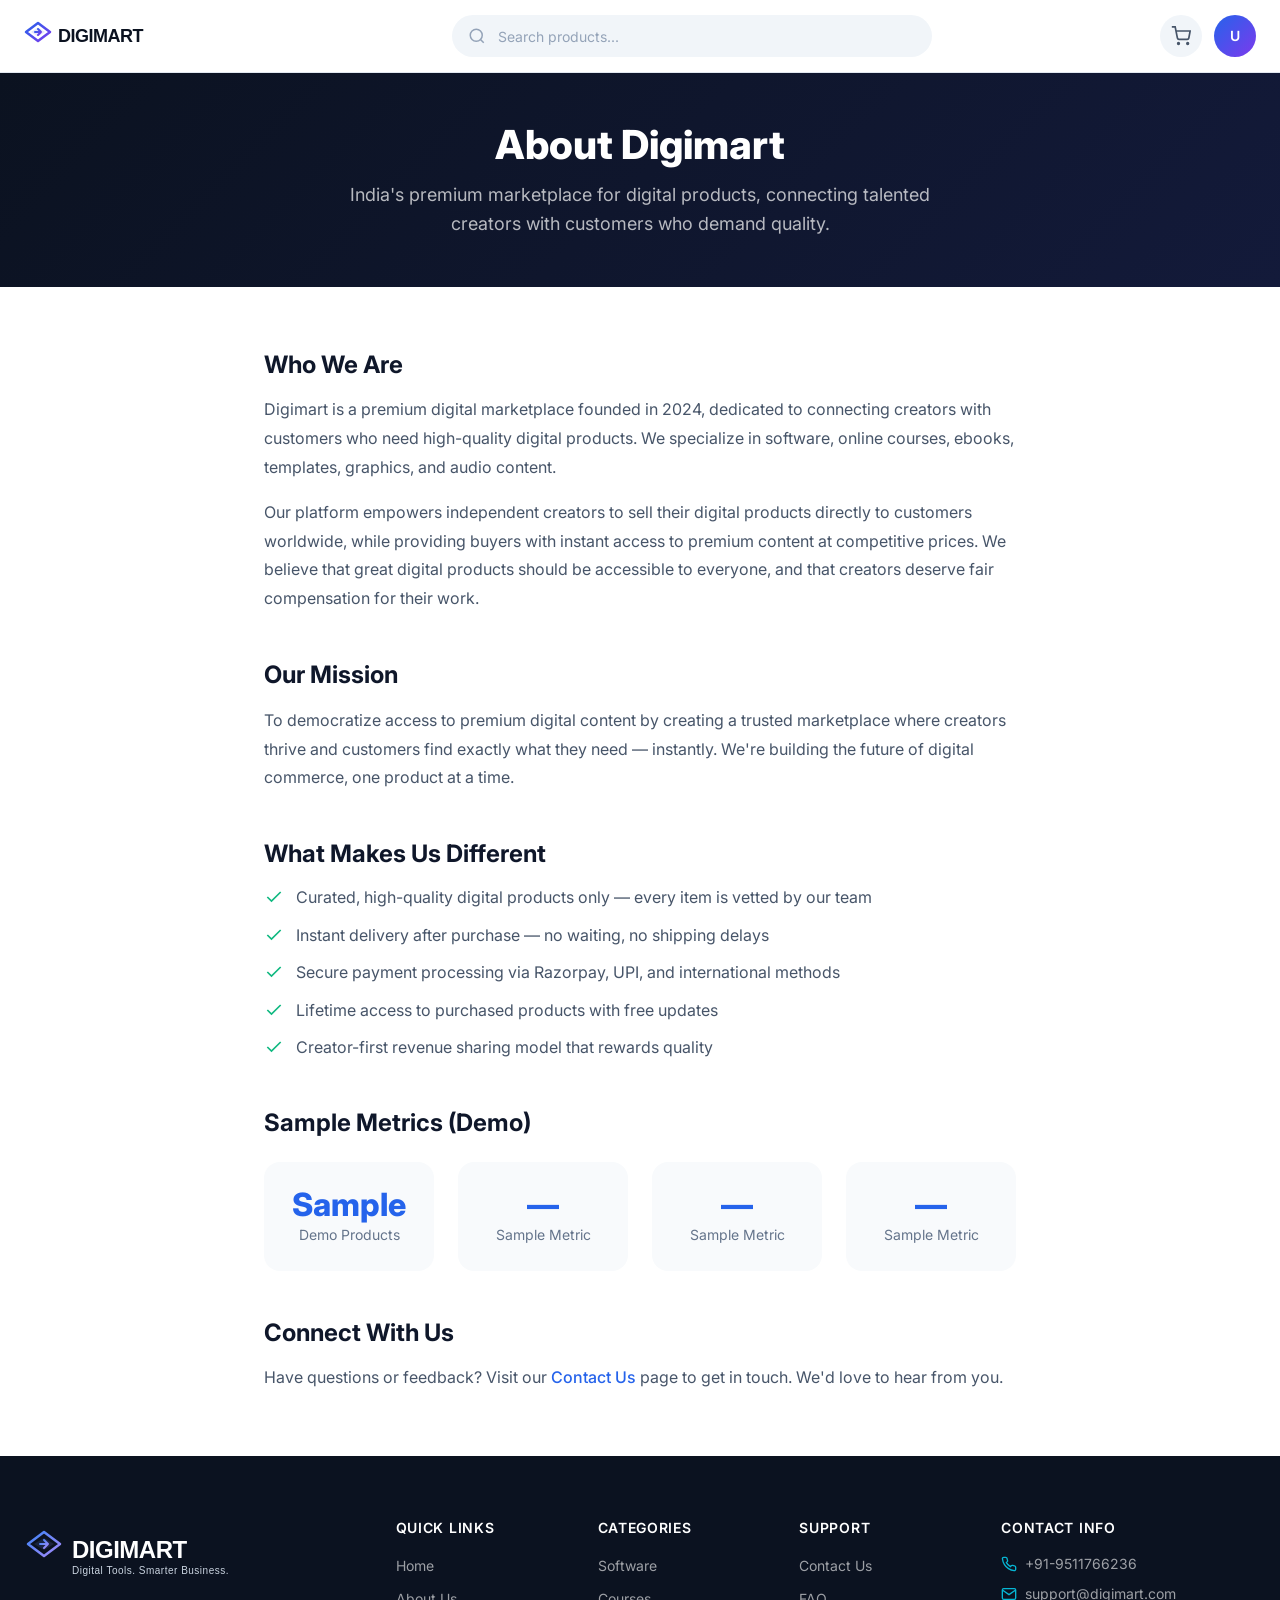
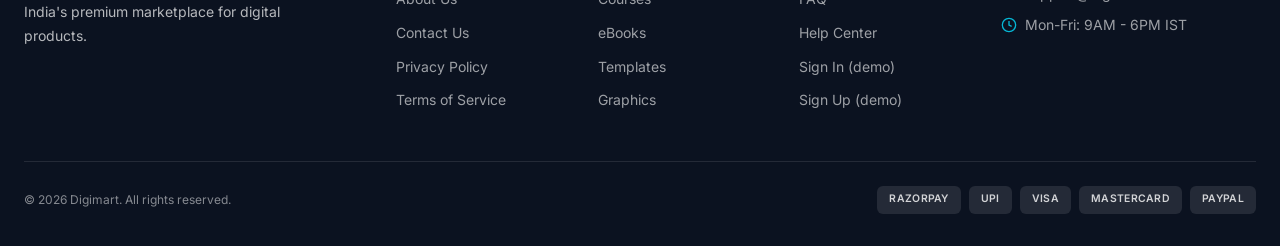
==== about.html @ 0bdd79fe "Demo upgrade: 12 sample products with local SVG mockups, 8 categories, search keywords, Sign In / Si" ====
<!DOCTYPE html>
<html lang="en">
<head>
  <meta charset="UTF-8">
  <meta name="viewport" content="width=device-width, initial-scale=1.0">
  <title>About Us — Digimart</title>
  <meta name="description" content="Learn about Digimart - India's premium digital products marketplace connecting creators with customers.">
  <link rel="preconnect" href="https://fonts.googleapis.com">
  <link rel="preconnect" href="https://fonts.gstatic.com" crossorigin>
  <link href="https://fonts.googleapis.com/css2?family=Inter:wght@300;400;500;600;700;800&display=swap" rel="stylesheet">
  <link rel="icon" type="image/svg+xml" href="assets/favicon.svg?v=5">
  <link rel="stylesheet" href="css/style.css?v=5">
</head>
<body>
  <!-- Header -->
  <header class="site-header">
    <div class="header-inner">
      <a href="index.html" class="logo" aria-label="Digimart home">
        <img src="assets/logo-compact.svg?v=5" alt="Digimart" height="36" width="auto">
      </a>
      <div class="header-search">
        <svg viewBox="0 0 24 24" fill="none" stroke="currentColor" stroke-width="2"><circle cx="11" cy="11" r="8"/><path d="M21 21l-4.35-4.35"/></svg>
        <input type="text" placeholder="Search products..." aria-label="Search products">
      </div>
      <div class="header-actions">
        <button class="cart-btn" aria-label="Open cart">
          <svg viewBox="0 0 24 24" fill="none" stroke="currentColor" stroke-width="2"><circle cx="9" cy="21" r="1"/><circle cx="20" cy="21" r="1"/><path d="M1 1h4l2.68 13.39a2 2 0 0 0 2 1.61h9.72a2 2 0 0 0 2-1.61L23 6H6"/></svg>
          <span class="cart-count" style="display: none;">0</span>
        </button>
<a href="signin.html" class="user-avatar" aria-label="Sign in to your Digimart account">U</a>
      </div>
    </div>
  </header>

  <!-- Page Hero -->
  <div class="page-hero">
    <div class="section-inner">
      <h1>About Digimart</h1>
      <p>India's premium marketplace for digital products, connecting talented creators with customers who demand quality.</p>
    </div>
  </div>

  <!-- Content -->
  <main style="flex: 1; padding: var(--space-16) 0;">
    <div class="section-inner" style="max-width: 800px; margin: 0 auto; padding: 0 var(--space-6);">

      <section style="margin-bottom: var(--space-12);">
        <h2 style="font-size: var(--font-size-2xl); font-weight: 700; margin-bottom: var(--space-4);">Who We Are</h2>
        <p style="color: var(--gray-600); margin-bottom: var(--space-4); line-height: 1.8;">Digimart is a premium digital marketplace founded in 2024, dedicated to connecting creators with customers who need high-quality digital products. We specialize in software, online courses, ebooks, templates, graphics, and audio content.</p>
        <p style="color: var(--gray-600); line-height: 1.8;">Our platform empowers independent creators to sell their digital products directly to customers worldwide, while providing buyers with instant access to premium content at competitive prices. We believe that great digital products should be accessible to everyone, and that creators deserve fair compensation for their work.</p>
      </section>

      <section style="margin-bottom: var(--space-12);">
        <h2 style="font-size: var(--font-size-2xl); font-weight: 700; margin-bottom: var(--space-4);">Our Mission</h2>
        <p style="color: var(--gray-600); line-height: 1.8;">To democratize access to premium digital content by creating a trusted marketplace where creators thrive and customers find exactly what they need — instantly. We're building the future of digital commerce, one product at a time.</p>
      </section>

      <section style="margin-bottom: var(--space-12);">
        <h2 style="font-size: var(--font-size-2xl); font-weight: 700; margin-bottom: var(--space-4);">What Makes Us Different</h2>
        <ul style="list-style: none; padding: 0;">
          <li style="display: flex; align-items: flex-start; gap: var(--space-3); margin-bottom: var(--space-3); color: var(--gray-600);">
            <svg style="width: 20px; height: 20px; color: var(--accent-emerald); flex-shrink: 0; margin-top: 2px;" viewBox="0 0 24 24" fill="none" stroke="currentColor" stroke-width="2"><path d="M20 6L9 17l-5-5"/></svg>
            Curated, high-quality digital products only — every item is vetted by our team
          </li>
          <li style="display: flex; align-items: flex-start; gap: var(--space-3); margin-bottom: var(--space-3); color: var(--gray-600);">
            <svg style="width: 20px; height: 20px; color: var(--accent-emerald); flex-shrink: 0; margin-top: 2px;" viewBox="0 0 24 24" fill="none" stroke="currentColor" stroke-width="2"><path d="M20 6L9 17l-5-5"/></svg>
            Instant delivery after purchase — no waiting, no shipping delays
          </li>
          <li style="display: flex; align-items: flex-start; gap: var(--space-3); margin-bottom: var(--space-3); color: var(--gray-600);">
            <svg style="width: 20px; height: 20px; color: var(--accent-emerald); flex-shrink: 0; margin-top: 2px;" viewBox="0 0 24 24" fill="none" stroke="currentColor" stroke-width="2"><path d="M20 6L9 17l-5-5"/></svg>
            Secure payment processing via Razorpay, UPI, and international methods
          </li>
          <li style="display: flex; align-items: flex-start; gap: var(--space-3); margin-bottom: var(--space-3); color: var(--gray-600);">
            <svg style="width: 20px; height: 20px; color: var(--accent-emerald); flex-shrink: 0; margin-top: 2px;" viewBox="0 0 24 24" fill="none" stroke="currentColor" stroke-width="2"><path d="M20 6L9 17l-5-5"/></svg>
            Lifetime access to purchased products with free updates
          </li>
          <li style="display: flex; align-items: flex-start; gap: var(--space-3); color: var(--gray-600);">
            <svg style="width: 20px; height: 20px; color: var(--accent-emerald); flex-shrink: 0; margin-top: 2px;" viewBox="0 0 24 24" fill="none" stroke="currentColor" stroke-width="2"><path d="M20 6L9 17l-5-5"/></svg>
            Creator-first revenue sharing model that rewards quality
          </li>
        </ul>
      </section>

      <section style="margin-bottom: var(--space-12);">
        <h2 style="font-size: var(--font-size-2xl); font-weight: 700; margin-bottom: var(--space-6);">Sample Metrics (Demo)</h2>
        <div style="display: grid; grid-template-columns: repeat(auto-fit, minmax(150px, 1fr)); gap: var(--space-6); text-align: center;">
          <div style="padding: var(--space-6); background: var(--gray-50); border-radius: var(--radius-lg);">
            <h3 style="font-size: var(--font-size-3xl); font-weight: 800; color: var(--indigo);">Sample</h3>
            <p style="font-size: var(--font-size-sm); color: var(--gray-500);">Demo Products</p>
          </div>
          <div style="padding: var(--space-6); background: var(--gray-50); border-radius: var(--radius-lg);">
            <h3 style="font-size: var(--font-size-3xl); font-weight: 800; color: var(--indigo);">—</h3>
            <p style="font-size: var(--font-size-sm); color: var(--gray-500);">Sample Metric</p>
          </div>
          <div style="padding: var(--space-6); background: var(--gray-50); border-radius: var(--radius-lg);">
            <h3 style="font-size: var(--font-size-3xl); font-weight: 800; color: var(--indigo);">—</h3>
            <p style="font-size: var(--font-size-sm); color: var(--gray-500);">Sample Metric</p>
          </div>
          <div style="padding: var(--space-6); background: var(--gray-50); border-radius: var(--radius-lg);">
            <h3 style="font-size: var(--font-size-3xl); font-weight: 800; color: var(--indigo);">—</h3>
            <p style="font-size: var(--font-size-sm); color: var(--gray-500);">Sample Metric</p>
          </div>
        </div>
      </section>

      <section>
        <h2 style="font-size: var(--font-size-2xl); font-weight: 700; margin-bottom: var(--space-4);">Connect With Us</h2>
        <p style="color: var(--gray-600); line-height: 1.8;">Have questions or feedback? Visit our <a href="contact.html" style="color: var(--indigo); font-weight: 500;">Contact Us</a> page to get in touch. We'd love to hear from you.</p>
      </section>

    </div>
  </main>

  <!-- Footer -->
  <footer class="site-footer">
    <div class="footer-container">
      <div class="footer-grid">
        <div class="footer-brand">
          <a href="index.html" class="logo" aria-label="Digimart home">
            <img src="assets/logo-white.svg?v=5" alt="Digimart" height="36" width="auto">
          </a>
          <p>India's premium marketplace for digital products.</p>
        </div>
        <div class="footer-column">
          <h4>Quick Links</h4>
          <ul>
            <li><a href="index.html">Home</a></li>
            <li><a href="about.html">About Us</a></li>
            <li><a href="contact.html">Contact Us</a></li>
            <li><a href="privacy.html">Privacy Policy</a></li>
            <li><a href="terms.html">Terms of Service</a></li>
          </ul>
        </div>
        <div class="footer-column">
          <h4>Categories</h4>
          <ul>
            <li><a href="index.html#products">Software</a></li>
            <li><a href="index.html#products">Courses</a></li>
            <li><a href="index.html#products">eBooks</a></li>
            <li><a href="index.html#products">Templates</a></li>
            <li><a href="index.html#products">Graphics</a></li>
          </ul>
        </div>
        <div class="footer-column">
          <h4>Support</h4>
          <ul>
            <li><a href="contact.html">Contact Us</a></li>
            <li><a href="faq.html">FAQ</a></li>
            <li><a href="faq.html">Help Center</a></li>
            <li><a href="signin.html">Sign In (demo)</a></li>
            <li><a href="signup.html">Sign Up (demo)</a></li>
          </ul>
        </div>
        <div class="footer-column">
          <h4>Contact Info</h4>
          <ul class="footer-contact">
            <li><svg viewBox="0 0 24 24" fill="none" stroke="currentColor" stroke-width="2"><path d="M22 16.92v3a2 2 0 0 1-2.18 2 19.79 19.79 0 0 1-8.63-3.07 19.5 19.5 0 0 1-6-6 19.79 19.79 0 0 1-3.07-8.67A2 2 0 0 1 4.11 2h3a2 2 0 0 1 2 1.72 12.84 12.84 0 0 0 .7 2.81 2 2 0 0 1-.45 2.11L8.09 9.91a16 16 0 0 0 6 6l1.27-1.27a2 2 0 0 1 2.11-.45 12.84 12.84 0 0 0 2.81.7A2 2 0 0 1 22 16.92z"/></svg> +91-9511766236</li>
            <li><svg viewBox="0 0 24 24" fill="none" stroke="currentColor" stroke-width="2"><path d="M4 4h16c1.1 0 2 .9 2 2v12c0 1.1-.9 2-2 2H4c-1.1 0-2-.9-2-2V6c0-1.1.9-2 2-2z"/><polyline points="22,6 12,13 2,6"/></svg> support@digimart.com</li>
            <li><svg viewBox="0 0 24 24" fill="none" stroke="currentColor" stroke-width="2"><circle cx="12" cy="12" r="10"/><polyline points="12 6 12 12 16 14"/></svg> Mon-Fri: 9AM - 6PM IST</li>
          </ul>
        </div>
      </div>
      <div class="footer-bottom">
        <p>&copy; 2026 Digimart. All rights reserved.</p>
        <div class="footer-payments">
          <span class="footer-payment-badge">Razorpay</span>
          <span class="footer-payment-badge">UPI</span>
          <span class="footer-payment-badge">VISA</span>
          <span class="footer-payment-badge">Mastercard</span>
          <span class="footer-payment-badge">PayPal</span>
        </div>
      </div>
    </div>
  </footer>

  <script src="js/products.js?v=5"></script>
  <script src="js/cart.js?v=5"></script>
  <script>
    // Smooth scroll for anchor links
    document.querySelectorAll('a[href^="#"]').forEach(anchor => {
      anchor.addEventListener('click', function(e) {
        const target = document.querySelector(this.getAttribute('href'));
        if (target) {
          e.preventDefault();
          target.scrollIntoView({ behavior: 'smooth' });
        }
      });
    });
  </script>
</body>
</html>
---- css/style.css ----
/* ============================================
   DIGIMART DESIGN SYSTEM
   Premium Digital Products Marketplace
   ============================================ */

:root {
  /* Digimart Brand Colors */
  --navy: #0B1220;
  --navy-light: #131a3a;
  --navy-lighter: #1a2248;
  --blue: #2563EB;
  --blue-light: #3B82F6;
  --blue-dark: #1D4ED8;
  --purple: #7C3AED;
  --purple-light: #8B5CF6;
  --accent-cyan: #06b6d4;
  --accent-emerald: #10b981;
  --accent-amber: #f59e0b;
  --accent-rose: #f43f5e;
  --white: #ffffff;
  --gray-50: #f8fafc;
  --gray-100: #f1f5f9;
  --gray-200: #e2e8f0;
  --gray-300: #cbd5e1;
  --gray-400: #94a3b8;
  --gray-500: #64748b;
  --gray-600: #475569;
  --gray-700: #334155;
  --gray-800: #1e293b;
  --gray-900: #0f172a;

  /* Brand gradient */
  --brand-gradient: linear-gradient(135deg, var(--blue), var(--purple));

  /* Legacy aliases (backward-compat mapping to brand palette) */
  --indigo: #2563EB;
  --indigo-light: #3B82F6;
  --violet: #7C3AED;
  --violet-light: #8B5CF6;

  /* Typography */
  --font-family: 'Inter', -apple-system, BlinkMacSystemFont, 'Segoe UI', sans-serif;
  --font-size-xs: 0.75rem;
  --font-size-sm: 0.875rem;
  --font-size-base: 1rem;
  --font-size-lg: 1.125rem;
  --font-size-xl: 1.25rem;
  --font-size-2xl: 1.5rem;
  --font-size-3xl: 2rem;
  --font-size-4xl: 2.5rem;
  --font-size-5xl: 3rem;
  --font-size-6xl: 3.75rem;

  /* Spacing */
  --space-1: 0.25rem;
  --space-2: 0.5rem;
  --space-3: 0.75rem;
  --space-4: 1rem;
  --space-5: 1.25rem;
  --space-6: 1.5rem;
  --space-8: 2rem;
  --space-10: 2.5rem;
  --space-12: 3rem;
  --space-16: 4rem;
  --space-20: 5rem;
  --space-24: 6rem;

  /* Borders */
  --radius-sm: 6px;
  --radius-md: 10px;
  --radius-lg: 16px;
  --radius-xl: 24px;
  --radius-full: 9999px;

  /* Shadows */
  --shadow-sm: 0 1px 2px rgba(0,0,0,0.05);
  --shadow-md: 0 4px 6px -1px rgba(0,0,0,0.1), 0 2px 4px -2px rgba(0,0,0,0.1);
  --shadow-lg: 0 10px 15px -3px rgba(0,0,0,0.1), 0 4px 6px -4px rgba(0,0,0,0.1);
  --shadow-xl: 0 20px 25px -5px rgba(0,0,0,0.1), 0 8px 10px -6px rgba(0,0,0,0.1);
  --shadow-glow: 0 0 40px rgba(79, 70, 229, 0.3);

  /* Transitions */
  --transition-fast: 150ms ease;
  --transition-base: 250ms ease;
  --transition-slow: 400ms ease;

  /* Z-index */
  --z-dropdown: 100;
  --z-sticky: 200;
  --z-fixed: 300;
  --z-modal: 400;
  --z-toast: 500;
}

/* ============================================
   BASE STYLES
   ============================================ */

*, *::before, *::after {
  margin: 0;
  padding: 0;
  box-sizing: border-box;
}

html {
  scroll-behavior: smooth;
  -webkit-font-smoothing: antialiased;
  -moz-osx-font-smoothing: grayscale;
}

body {
  font-family: var(--font-family);
  font-size: var(--font-size-base);
  line-height: 1.6;
  color: var(--gray-700);
  background: var(--white);
  min-height: 100vh;
  display: flex;
  flex-direction: column;
}

img {
  max-width: 100%;
  height: auto;
  display: block;
}

a {
  color: var(--indigo);
  text-decoration: none;
  transition: color var(--transition-fast);
}

a:hover {
  color: var(--indigo-light);
}

button {
  font-family: inherit;
  cursor: pointer;
  border: none;
  background: none;
}

input, textarea, select {
  font-family: inherit;
  font-size: inherit;
}

ul, ol {
  list-style: none;
}

h1, h2, h3, h4, h5, h6 {
  font-weight: 700;
  line-height: 1.2;
  color: var(--gray-900);
}

/* ============================================
   ANNOUNCEMENT BAR
   ============================================ */

.announcement-bar {
  background: linear-gradient(135deg, var(--indigo), var(--violet));
  color: var(--white);
  text-align: center;
  padding: var(--space-2) var(--space-4);
  font-size: var(--font-size-sm);
  font-weight: 500;
  letter-spacing: 0.02em;
}

.announcement-bar a {
  color: var(--white);
  text-decoration: underline;
  font-weight: 600;
}

/* ============================================
   DEMO MODE INDICATOR
   ============================================ */

.demo-mode-banner {
  position: fixed;
  bottom: 0;
  left: 0;
  right: 0;
  z-index: var(--z-toast);
  background: linear-gradient(135deg, #f59e0b, #d97706);
  color: var(--white);
  text-align: center;
  padding: 0.6rem 1rem;
  font-size: 0.8rem;
  font-weight: 600;
  letter-spacing: 0.02em;
  box-shadow: 0 -4px 12px rgba(0,0,0,0.15);
  display: flex;
  align-items: center;
  justify-content: center;
  gap: 0.5rem;
}

.demo-mode-banner svg {
  width: 16px;
  height: 16px;
  flex-shrink: 0;
}

.demo-mode-banner span {
  opacity: 0.9;
}

/* Demo badge on product cards */
.demo-product-badge {
  position: absolute;
  top: var(--space-3);
  right: var(--space-3);
  padding: 0.25rem 0.6rem;
  background: rgba(11, 18, 32, 0.82);
  color: var(--white);
  font-size: 0.58rem;
  font-weight: 700;
  border-radius: var(--radius-full);
  text-transform: uppercase;
  letter-spacing: 0.08em;
  backdrop-filter: blur(2px);
}

/* Demo price styling */
.demo-price-tag {
  display: inline-block;
  padding: 0.15rem 0.5rem;
  background: #fef3c7;
  color: #92400e;
  border-radius: var(--radius-sm);
  font-size: 0.65rem;
  font-weight: 600;
  text-transform: uppercase;
  letter-spacing: 0.03em;
  margin-left: 0.5rem;
}

/* ============================================
   HEADER
   ============================================ */

.site-header {
  position: sticky;
  top: 0;
  z-index: var(--z-sticky);
  background: rgba(255, 255, 255, 0.95);
  backdrop-filter: blur(20px);
  -webkit-backdrop-filter: blur(20px);
  border-bottom: 1px solid var(--gray-200);
}

.header-inner {
  max-width: 1280px;
  margin: 0 auto;
  padding: 0 var(--space-6);
  height: 72px;
  display: flex;
  align-items: center;
  justify-content: space-between;
  gap: var(--space-4);
}

.logo {
  display: flex;
  align-items: center;
  gap: var(--space-2);
  flex-shrink: 0;
}

.logo-icon {
  width: 40px;
  height: 40px;
  background: linear-gradient(135deg, var(--indigo), var(--violet));
  border-radius: var(--radius-md);
  display: flex;
  align-items: center;
  justify-content: center;
  color: var(--white);
  font-weight: 800;
  font-size: var(--font-size-lg);
  flex-shrink: 0;
}

.logo-text {
  font-size: var(--font-size-xl);
  font-weight: 800;
  background: linear-gradient(135deg, var(--indigo), var(--violet));
  -webkit-background-clip: text;
  -webkit-text-fill-color: transparent;
  background-clip: text;
}

.header-search {
  flex: 1;
  max-width: 480px;
  position: relative;
}

.header-logo { height: 40px; width: auto; max-width: 200px; object-fit: contain; }
@media (max-width: 640px) { .header-logo { height: 32px; max-width: 170px; } }

.header-search input {
  width: 100%;
  padding: 0.65rem 1rem 0.65rem 2.75rem;
  background: var(--gray-100);
  border: 2px solid transparent;
  border-radius: var(--radius-full);
  font-size: var(--font-size-sm);
  color: var(--gray-700);
  transition: all var(--transition-fast);
}

.header-search input:focus {
  outline: none;
  background: var(--white);
  border-color: var(--indigo);
  box-shadow: 0 0 0 3px rgba(79, 70, 229, 0.1);
}

.header-search input::placeholder {
  color: var(--gray-400);
}

.header-search svg {
  position: absolute;
  left: 1rem;
  top: 50%;
  transform: translateY(-50%);
  width: 18px;
  height: 18px;
  color: var(--gray-400);
}

.header-actions {
  display: flex;
  align-items: center;
  gap: var(--space-3);
  flex-shrink: 0;
}

.cart-btn {
  position: relative;
  width: 42px;
  height: 42px;
  display: flex;
  align-items: center;
  justify-content: center;
  border-radius: var(--radius-full);
  background: var(--gray-100);
  color: var(--gray-600);
  transition: all var(--transition-fast);
}

.cart-btn:hover {
  background: var(--gray-200);
  color: var(--indigo);
}

.cart-btn svg {
  width: 20px;
  height: 20px;
}

.cart-count {
  position: absolute;
  top: -2px;
  right: -2px;
  width: 20px;
  height: 20px;
  background: linear-gradient(135deg, var(--accent-rose), #e11d48);
  color: var(--white);
  font-size: 0.65rem;
  font-weight: 700;
  border-radius: var(--radius-full);
  display: flex;
  align-items: center;
  justify-content: center;
}

.user-avatar {
  width: 42px;
  height: 42px;
  border-radius: var(--radius-full);
  background: linear-gradient(135deg, var(--indigo), var(--violet));
  display: flex;
  align-items: center;
  justify-content: center;
  color: var(--white);
  font-weight: 600;
  font-size: var(--font-size-sm);
}

/* Category Navigation */
.category-nav {
  background: var(--white);
  border-bottom: 1px solid var(--gray-200);
}

.category-nav-inner {
  max-width: 1280px;
  margin: 0 auto;
  padding: 0 var(--space-6);
  display: flex;
  align-items: center;
  gap: var(--space-2);
  overflow-x: auto;
  scrollbar-width: none;
  -ms-overflow-style: none;
}

.category-nav-inner::-webkit-scrollbar {
  display: none;
}

.category-link {
  padding: 0.75rem 1rem;
  font-size: var(--font-size-sm);
  font-weight: 500;
  color: var(--gray-600);
  white-space: nowrap;
  border-bottom: 2px solid transparent;
  transition: all var(--transition-fast);
}

.category-link:hover,
.category-link.active {
  color: var(--indigo);
  border-bottom-color: var(--indigo);
}

/* ============================================
   HERO SECTION
   ============================================ */

.hero {
  position: relative;
  background: linear-gradient(135deg, var(--navy) 0%, var(--navy-light) 50%, var(--indigo) 100%);
  overflow: hidden;
  padding: var(--space-20) 0;
}

.hero::before {
  content: '';
  position: absolute;
  top: -50%;
  right: -20%;
  width: 800px;
  height: 800px;
  background: radial-gradient(circle, rgba(124, 58, 237, 0.3) 0%, transparent 70%);
  pointer-events: none;
}

.hero::after {
  content: '';
  position: absolute;
  bottom: -30%;
  left: -10%;
  width: 600px;
  height: 600px;
  background: radial-gradient(circle, rgba(6, 182, 212, 0.2) 0%, transparent 70%);
  pointer-events: none;
}

.hero-inner {
  max-width: 1280px;
  margin: 0 auto;
  padding: 0 var(--space-6);
  position: relative;
  z-index: 1;
}

.hero-badge {
  display: inline-flex;
  align-items: center;
  gap: var(--space-2);
  padding: 0.5rem 1rem;
  background: rgba(255, 255, 255, 0.1);
  border: 1px solid rgba(255, 255, 255, 0.2);
  border-radius: var(--radius-full);
  color: var(--white);
  font-size: var(--font-size-xs);
  font-weight: 600;
  text-transform: uppercase;
  letter-spacing: 0.05em;
  margin-bottom: var(--space-6);
}

.hero-badge::before {
  content: '';
  width: 8px;
  height: 8px;
  background: var(--accent-emerald);
  border-radius: 50%;
  animation: pulse 2s infinite;
}

@keyframes pulse {
  0%, 100% { opacity: 1; }
  50% { opacity: 0.5; }
}

.hero h1 {
  font-size: var(--font-size-5xl);
  font-weight: 800;
  color: var(--white);
  line-height: 1.1;
  margin-bottom: var(--space-5);
  max-width: 700px;
}

.hero h1 .gradient-text {
  background: linear-gradient(135deg, var(--accent-cyan), var(--violet-light));
  -webkit-background-clip: text;
  -webkit-text-fill-color: transparent;
  background-clip: text;
}

.hero-description {
  font-size: var(--font-size-lg);
  color: rgba(255, 255, 255, 0.8);
  max-width: 540px;
  margin-bottom: var(--space-8);
  line-height: 1.7;
}

.hero-ctas {
  display: flex;
  gap: var(--space-4);
  flex-wrap: wrap;
}

.btn {
  display: inline-flex;
  align-items: center;
  justify-content: center;
  gap: var(--space-2);
  padding: 0.875rem 1.75rem;
  font-size: var(--font-size-sm);
  font-weight: 600;
  border-radius: var(--radius-full);
  transition: all var(--transition-base);
  white-space: nowrap;
}

.btn svg {
  width: 18px;
  height: 18px;
}

.btn-primary {
  background: linear-gradient(135deg, var(--indigo), var(--violet));
  color: var(--white);
  box-shadow: 0 4px 15px rgba(79, 70, 229, 0.4);
}

.btn-primary:hover {
  transform: translateY(-2px);
  box-shadow: 0 8px 25px rgba(79, 70, 229, 0.5);
  color: var(--white);
}

.btn-secondary {
  background: rgba(255, 255, 255, 0.1);
  color: var(--white);
  border: 1px solid rgba(255, 255, 255, 0.2);
  backdrop-filter: blur(10px);
}

.btn-secondary:hover {
  background: rgba(255, 255, 255, 0.2);
  color: var(--white);
}

/* Hero Stats */
.hero-stats {
  display: flex;
  gap: var(--space-8);
  margin-top: var(--space-12);
  padding-top: var(--space-8);
  border-top: 1px solid rgba(255, 255, 255, 0.1);
}

.hero-stat h3 {
  font-size: var(--font-size-2xl);
  font-weight: 800;
  color: var(--white);
}

.hero-stat p {
  font-size: var(--font-size-sm);
  color: rgba(255, 255, 255, 0.6);
}

/* ============================================
   CATEGORY CARDS
   ============================================ */

.section {
  padding: var(--space-16) 0;
}

.section-inner {
  max-width: 1280px;
  margin: 0 auto;
  padding: 0 var(--space-6);
}

.section-header {
  text-align: center;
  margin-bottom: var(--space-10);
}

.section-label {
  display: inline-block;
  font-size: var(--font-size-xs);
  font-weight: 700;
  text-transform: uppercase;
  letter-spacing: 0.1em;
  color: var(--indigo);
  margin-bottom: var(--space-2);
}

.section-title {
  font-size: var(--font-size-3xl);
  font-weight: 800;
  color: var(--gray-900);
  margin-bottom: var(--space-3);
}

.section-subtitle {
  font-size: var(--font-size-lg);
  color: var(--gray-500);
  max-width: 600px;
  margin: 0 auto;
}

.categories-grid {
  display: grid;
  grid-template-columns: repeat(auto-fit, minmax(160px, 1fr));
  gap: var(--space-4);
}

.category-card {
  display: flex;
  flex-direction: column;
  align-items: center;
  padding: var(--space-6) var(--space-4);
  background: var(--white);
  border: 1px solid var(--gray-200);
  border-radius: var(--radius-lg);
  text-align: center;
  transition: all var(--transition-base);
  cursor: pointer;
}

.category-card:hover {
  transform: translateY(-4px);
  box-shadow: var(--shadow-lg);
  border-color: var(--indigo);
}

.category-card-icon {
  width: 56px;
  height: 56px;
  border-radius: var(--radius-md);
  display: flex;
  align-items: center;
  justify-content: center;
  margin-bottom: var(--space-3);
}

.category-card-icon svg {
  width: 28px;
  height: 28px;
}

.category-card h3 {
  font-size: var(--font-size-sm);
  font-weight: 600;
  color: var(--gray-800);
}

.category-card p {
  font-size: var(--font-size-xs);
  color: var(--gray-500);
}

/* Category Icon Colors — brand-aligned (navy / electric blue / accent purple) */
.cat-ai .category-card-icon { background: #EEF2FF; color: #2563EB; }
.cat-courses .category-card-icon { background: #EEF2FF; color: #1D4ED8; }
.cat-ebooks .category-card-icon { background: #F5F3FF; color: #7C3AED; }
.cat-templates .category-card-icon { background: #EFF6FF; color: #3B82F6; }
.cat-graphics .category-card-icon { background: #F5F3FF; color: #8B5CF6; }
.cat-audio .category-card-icon { background: #F1F5F9; color: #334155; }

.cat-saas .category-card-icon { background: #F1F5F9; color: #0B1220; }
.cat-web .category-card-icon { background: #EFF6FF; color: #3B82F6; }
.cat-social .category-card-icon { background: #F5F3FF; color: #8B5CF6; }
.cat-design .category-card-icon { background: #EFF6FF; color: #2563EB; }
.cat-productivity .category-card-icon { background: #F1F5F9; color: #334155; }

/* Category cards are now links */
a.category-card { text-decoration: none; color: inherit; display: block; }
a.category-card:focus-visible { outline: 2px solid var(--blue); outline-offset: 3px; border-radius: var(--radius-lg); }

/* ============================================
   PRODUCT CARDS
   ============================================ */

.products-section {
  background: var(--gray-50);
}

.products-header {
  display: flex;
  justify-content: space-between;
  align-items: flex-end;
  margin-bottom: var(--space-8);
  flex-wrap: wrap;
  gap: var(--space-4);
}

.products-header .section-title {
  margin-bottom: var(--space-2);
}

.products-filter {
  display: flex;
  gap: var(--space-2);
  align-items: center;
}

.sort-select {
  padding: 0.5rem 2rem 0.5rem 1rem;
  background: var(--white);
  border: 1px solid var(--gray-200);
  border-radius: var(--radius-md);
  font-size: var(--font-size-sm);
  color: var(--gray-700);
  cursor: pointer;
  appearance: none;
  background-image: url("data:image/svg+xml,%3Csvg xmlns='http://www.w3.org/2000/svg' width='12' height='12' viewBox='0 0 12 12'%3E%3Cpath fill='%2364748b' d='M6 8L1 3h10z'/%3E%3C/svg%3E");
  background-repeat: no-repeat;
  background-position: right 0.75rem center;
}

.sort-select:focus {
  outline: none;
  border-color: var(--indigo);
}

.products-grid {
  display: grid;
  grid-template-columns: repeat(auto-fill, minmax(280px, 1fr));
  gap: var(--space-6);
}

.product-card {
  background: var(--white);
  border: 1px solid var(--gray-200);
  border-radius: var(--radius-lg);
  overflow: hidden;
  transition: all var(--transition-base);
  display: flex;
  flex-direction: column;
}

.product-card:hover {
  transform: translateY(-6px);
  box-shadow: var(--shadow-xl);
  border-color: transparent;
}

.product-image {
  position: relative;
  width: 100%;
  aspect-ratio: 4 / 3;
  background: var(--gray-50);
  overflow: hidden;
}

.product-image img {
  width: 100%;
  height: 100%;
  object-fit: cover;
  transition: transform var(--transition-slow);
}

.product-card:hover .product-image img {
  transform: scale(1.04);
}

.product-badge {
  position: absolute;
  top: var(--space-3);
  left: var(--space-3);
  padding: 0.25rem 0.75rem;
  font-size: var(--font-size-xs);
  font-weight: 600;
  border-radius: var(--radius-full);
  text-transform: uppercase;
  letter-spacing: 0.03em;
}

.product-badge.bestseller {
  background: linear-gradient(135deg, #f59e0b, #d97706);
  color: var(--white);
}

.product-badge.new {
  background: linear-gradient(135deg, #10b981, #059669);
  color: var(--white);
}

.product-badge.sale {
  background: linear-gradient(135deg, #f43f5e, #e11d48);
  color: var(--white);
}

.product-actions {
  position: absolute;
  top: var(--space-3);
  right: var(--space-3);
  display: flex;
  flex-direction: column;
  gap: var(--space-2);
  opacity: 0;
  transform: translateX(10px);
  transition: all var(--transition-fast);
}

.product-card:hover .product-actions {
  opacity: 1;
  transform: translateX(0);
}

.product-action-btn {
  width: 36px;
  height: 36px;
  border-radius: var(--radius-full);
  background: var(--white);
  box-shadow: var(--shadow-md);
  display: flex;
  align-items: center;
  justify-content: center;
  color: var(--gray-600);
  transition: all var(--transition-fast);
}

.product-action-btn:hover {
  background: var(--indigo);
  color: var(--white);
}

.product-action-btn svg {
  width: 16px;
  height: 16px;
}

.product-info {
  padding: var(--space-5);
  flex: 1;
  display: flex;
  flex-direction: column;
}

.product-category {
  font-size: var(--font-size-xs);
  font-weight: 600;
  text-transform: uppercase;
  letter-spacing: 0.05em;
  color: var(--indigo);
  margin-bottom: var(--space-1);
}

.product-name {
  font-size: var(--font-size-base);
  font-weight: 600;
  color: var(--gray-900);
  margin-bottom: var(--space-2);
  line-height: 1.4;
  display: -webkit-box;
  -webkit-line-clamp: 2;
  -webkit-box-orient: vertical;
  overflow: hidden;
}

.product-description {
  font-size: var(--font-size-sm);
  color: var(--gray-500);
  margin-bottom: var(--space-3);
  display: -webkit-box;
  -webkit-line-clamp: 2;
  -webkit-box-orient: vertical;
  overflow: hidden;
  flex: 1;
}

.product-rating {
  display: flex;
  align-items: center;
  gap: var(--space-2);
  margin-bottom: var(--space-3);
}

.product-rating .stars {
  color: var(--accent-amber);
  font-size: var(--font-size-sm);
  letter-spacing: 2px;
}

.product-rating .rating-value {
  font-size: var(--font-size-xs);
  font-weight: 600;
  color: var(--gray-700);
}

.product-rating .review-count {
  font-size: var(--font-size-xs);
  color: var(--gray-400);
}

.product-footer {
  display: flex;
  align-items: center;
  justify-content: space-between;
  padding-top: var(--space-4);
  border-top: 1px solid var(--gray-100);
}

.product-price {
  display: flex;
  flex-direction: column;
}

.product-price .current {
  font-size: var(--font-size-lg);
  font-weight: 700;
  color: var(--gray-900);
}

.product-price .original {
  font-size: var(--font-size-xs);
  color: var(--gray-400);
  text-decoration: line-through;
}

.product-price .discount {
  font-size: var(--font-size-xs);
  font-weight: 600;
  color: var(--accent-emerald);
}

.add-to-cart-btn {
  display: inline-flex;
  align-items: center;
  gap: var(--space-2);
  padding: 0.6rem 1.25rem;
  background: linear-gradient(135deg, var(--indigo), var(--violet));
  color: var(--white);
  border-radius: var(--radius-full);
  font-size: var(--font-size-xs);
  font-weight: 600;
  transition: all var(--transition-fast);
  white-space: nowrap;
}

.add-to-cart-btn:hover {
  transform: scale(1.05);
  box-shadow: 0 4px 15px rgba(79, 70, 229, 0.4);
  color: var(--white);
}

.add-to-cart-btn svg {
  width: 16px;
  height: 16px;
}

/* Load More */
.load-more-wrap {
  text-align: center;
  margin-top: var(--space-10);
}

.btn-load-more {
  display: inline-flex;
  align-items: center;
  gap: var(--space-2);
  padding: 0.875rem 2rem;
  background: var(--white);
  border: 2px solid var(--gray-200);
  border-radius: var(--radius-full);
  font-size: var(--font-size-sm);
  font-weight: 600;
  color: var(--gray-700);
  transition: all var(--transition-fast);
}

.btn-load-more:hover {
  border-color: var(--indigo);
  color: var(--indigo);
}

/* ============================================
   BENEFITS SECTION
   ============================================ */

.benefits-section {
  background: linear-gradient(135deg, var(--navy) 0%, var(--navy-light) 100%);
  color: var(--white);
}

.benefits-section .section-title {
  color: var(--white);
}

.benefits-section .section-subtitle {
  color: rgba(255, 255, 255, 0.7);
}

.benefits-grid {
  display: grid;
  grid-template-columns: repeat(auto-fit, minmax(250px, 1fr));
  gap: var(--space-6);
}

.benefit-card {
  text-align: center;
  padding: var(--space-6);
}

.benefit-icon {
  width: 64px;
  height: 64px;
  border-radius: var(--radius-lg);
  display: flex;
  align-items: center;
  justify-content: center;
  margin: 0 auto var(--space-4);
}

.benefit-icon svg {
  width: 32px;
  height: 32px;
}

.benefit-card h3 {
  font-size: var(--font-size-lg);
  font-weight: 600;
  color: var(--white);
  margin-bottom: var(--space-2);
}

.benefit-card p {
  font-size: var(--font-size-sm);
  color: rgba(255, 255, 255, 0.7);
  line-height: 1.6;
}

.benefit-instant .benefit-icon { background: rgba(16, 185, 129, 0.2); color: var(--accent-emerald); }
.benefit-license .benefit-icon { background: rgba(6, 182, 212, 0.2); color: var(--accent-cyan); }
.benefit-secure .benefit-icon { background: rgba(124, 58, 237, 0.2); color: var(--violet-light); }
.benefit-support .benefit-icon { background: rgba(245, 158, 11, 0.2); color: var(--accent-amber); }

/* ============================================
   HOW IT WORKS
   ============================================ */

.steps-grid {
  display: grid;
  grid-template-columns: repeat(3, 1fr);
  gap: var(--space-8);
  position: relative;
}

.steps-grid::before {
  content: '';
  position: absolute;
  top: 40px;
  left: 16.66%;
  right: 16.66%;
  height: 2px;
  background: linear-gradient(90deg, var(--indigo), var(--violet), var(--accent-cyan));
  z-index: 0;
}

.step-card {
  text-align: center;
  position: relative;
  z-index: 1;
}

.step-number {
  width: 80px;
  height: 80px;
  border-radius: var(--radius-full);
  background: var(--white);
  border: 2px solid var(--gray-200);
  display: flex;
  align-items: center;
  justify-content: center;
  margin: 0 auto var(--space-4);
  font-size: var(--font-size-2xl);
  font-weight: 800;
  color: var(--indigo);
  position: relative;
  transition: all var(--transition-base);
}

.step-card:hover .step-number {
  border-color: var(--indigo);
  box-shadow: var(--shadow-glow);
  transform: scale(1.1);
}

.step-card h3 {
  font-size: var(--font-size-lg);
  font-weight: 600;
  margin-bottom: var(--space-2);
}

.step-card p {
  font-size: var(--font-size-sm);
  color: var(--gray-500);
  max-width: 280px;
  margin: 0 auto;
}

/* ============================================
   FAQ SECTION
   ============================================ */

.faq-section {
  background: var(--gray-50);
}

.faq-grid {
  max-width: 800px;
  margin: 0 auto;
}

.faq-item {
  background: var(--white);
  border: 1px solid var(--gray-200);
  border-radius: var(--radius-md);
  margin-bottom: var(--space-3);
  overflow: hidden;
  transition: all var(--transition-fast);
}

.faq-item:hover {
  border-color: var(--gray-300);
}

.faq-question {
  width: 100%;
  display: flex;
  justify-content: space-between;
  align-items: center;
  padding: var(--space-5);
  font-size: var(--font-size-base);
  font-weight: 600;
  color: var(--gray-800);
  text-align: left;
  transition: color var(--transition-fast);
}

.faq-question:hover {
  color: var(--indigo);
}

.faq-question svg {
  width: 20px;
  height: 20px;
  color: var(--gray-400);
  transition: transform var(--transition-fast);
  flex-shrink: 0;
}

.faq-item.open .faq-question svg {
  transform: rotate(180deg);
}

.faq-answer {
  max-height: 0;
  overflow: hidden;
  transition: max-height var(--transition-slow);
}

.faq-item.open .faq-answer {
  max-height: 300px;
}

.faq-answer p {
  padding: 0 var(--space-5) var(--space-5);
  font-size: var(--font-size-sm);
  color: var(--gray-600);
  line-height: 1.7;
}

/* ============================================
   NEWSLETTER
   ============================================ */

.newsletter-section {
  background: linear-gradient(135deg, var(--indigo), var(--violet));
  color: var(--white);
}

.newsletter-inner {
  max-width: 600px;
  margin: 0 auto;
  text-align: center;
}

.newsletter-inner h2 {
  font-size: var(--font-size-2xl);
  font-weight: 700;
  color: var(--white);
  margin-bottom: var(--space-3);
}

.newsletter-inner p {
  font-size: var(--font-size-base);
  color: rgba(255, 255, 255, 0.8);
  margin-bottom: var(--space-6);
}

.newsletter-form {
  display: flex;
  gap: var(--space-3);
  max-width: 480px;
  margin: 0 auto;
}

.newsletter-form input {
  flex: 1;
  padding: 0.875rem 1.25rem;
  border: none;
  border-radius: var(--radius-full);
  font-size: var(--font-size-sm);
  background: rgba(255, 255, 255, 0.2);
  color: var(--white);
  backdrop-filter: blur(10px);
}

.newsletter-form input::placeholder {
  color: rgba(255, 255, 255, 0.6);
}

.newsletter-form input:focus {
  outline: none;
  background: rgba(255, 255, 255, 0.3);
}

.newsletter-form button {
  padding: 0.875rem 1.5rem;
  background: var(--white);
  color: var(--indigo);
  border-radius: var(--radius-full);
  font-size: var(--font-size-sm);
  font-weight: 600;
  transition: all var(--transition-fast);
  white-space: nowrap;
}

.newsletter-form button:hover {
  transform: scale(1.05);
  box-shadow: var(--shadow-lg);
}

/* ============================================
   FOOTER
   ============================================ */

.site-footer {
  background: var(--navy);
  color: rgba(255, 255, 255, 0.7);
  margin-top: auto;
}

.footer-container {
  max-width: 1280px;
  margin: 0 auto;
  padding: var(--space-16) var(--space-6) var(--space-8);
}

.footer-grid {
  display: grid;
  grid-template-columns: 2fr 1fr 1fr 1fr 1.5fr;
  gap: var(--space-8);
  margin-bottom: var(--space-10);
}

.footer-brand .logo {
  margin-bottom: var(--space-4);
}

.footer-brand p {
  font-size: var(--font-size-sm);
  line-height: 1.7;
  margin-bottom: var(--space-4);
  max-width: 280px;
}

.social-links {
  display: flex;
  gap: var(--space-3);
}

.social-link {
  width: 36px;
  height: 36px;
  border-radius: var(--radius-full);
  background: rgba(255, 255, 255, 0.1);
  display: flex;
  align-items: center;
  justify-content: center;
  color: rgba(255, 255, 255, 0.7);
  transition: all var(--transition-fast);
}

.social-link:hover {
  background: var(--indigo);
  color: var(--white);
}

.social-link svg {
  width: 18px;
  height: 18px;
}

.footer-column h4 {
  font-size: var(--font-size-sm);
  font-weight: 600;
  color: var(--white);
  text-transform: uppercase;
  letter-spacing: 0.05em;
  margin-bottom: var(--space-4);
}

.footer-column ul li {
  margin-bottom: var(--space-2);
}

.footer-column ul li a {
  font-size: var(--font-size-sm);
  color: rgba(255, 255, 255, 0.6);
  transition: color var(--transition-fast);
}

.footer-column ul li a:hover {
  color: var(--white);
}

.footer-contact li {
  display: flex;
  align-items: flex-start;
  gap: var(--space-2);
  margin-bottom: var(--space-3);
  font-size: var(--font-size-sm);
  color: rgba(255, 255, 255, 0.6);
}

.footer-contact svg {
  width: 16px;
  height: 16px;
  flex-shrink: 0;
  margin-top: 3px;
  color: var(--accent-cyan);
}

.footer-bottom {
  border-top: 1px solid rgba(255, 255, 255, 0.1);
  padding-top: var(--space-6);
  display: flex;
  justify-content: space-between;
  align-items: center;
  flex-wrap: wrap;
  gap: var(--space-4);
}

.footer-bottom p {
  font-size: var(--font-size-xs);
  color: rgba(255, 255, 255, 0.5);
}

.footer-payments {
  display: flex;
  gap: var(--space-2);
}

.footer-payment-badge {
  padding: 0.35rem 0.75rem;
  background: rgba(255, 255, 255, 0.1);
  border-radius: var(--radius-sm);
  font-size: 0.65rem;
  font-weight: 600;
  color: rgba(255, 255, 255, 0.8);
  text-transform: uppercase;
  letter-spacing: 0.03em;
}

/* ============================================
   CART MODAL
   ============================================ */

.cart-overlay {
  position: fixed;
  inset: 0;
  background: rgba(0, 0, 0, 0.5);
  z-index: var(--z-modal);
  opacity: 0;
  visibility: hidden;
  transition: all var(--transition-base);
}

.cart-overlay.open {
  opacity: 1;
  visibility: visible;
}

.cart-sidebar {
  position: fixed;
  top: 0;
  right: -480px;
  width: 480px;
  max-width: 100vw;
  height: 100vh;
  background: var(--white);
  z-index: var(--z-modal);
  display: flex;
  flex-direction: column;
  transition: right var(--transition-slow);
  box-shadow: var(--shadow-xl);
}

.cart-sidebar.open {
  right: 0;
}

.cart-header {
  padding: var(--space-6);
  border-bottom: 1px solid var(--gray-200);
  display: flex;
  justify-content: space-between;
  align-items: center;
}

.cart-header h2 {
  font-size: var(--font-size-xl);
  font-weight: 700;
}

.cart-close {
  width: 36px;
  height: 36px;
  border-radius: var(--radius-full);
  background: var(--gray-100);
  display: flex;
  align-items: center;
  justify-content: center;
  color: var(--gray-500);
  transition: all var(--transition-fast);
}

.cart-close:hover {
  background: var(--gray-200);
  color: var(--gray-700);
}

.cart-close svg {
  width: 18px;
  height: 18px;
}

.cart-items {
  flex: 1;
  overflow-y: auto;
  padding: var(--space-4) var(--space-6);
}

.cart-empty {
  text-align: center;
  padding: var(--space-16) var(--space-6);
  color: var(--gray-400);
}

.cart-empty svg {
  width: 64px;
  height: 64px;
  margin: 0 auto var(--space-4);
  color: var(--gray-300);
}

.cart-empty h3 {
  font-size: var(--font-size-lg);
  color: var(--gray-600);
  margin-bottom: var(--space-2);
}

.cart-empty p {
  font-size: var(--font-size-sm);
}

.cart-item {
  display: flex;
  gap: var(--space-4);
  padding: var(--space-4) 0;
  border-bottom: 1px solid var(--gray-100);
}

.cart-item-image {
  width: 72px;
  height: 72px;
  border-radius: var(--radius-md);
  background: var(--gray-100);
  display: flex;
  align-items: center;
  justify-content: center;
  padding: var(--space-2);
  flex-shrink: 0;
}

.cart-item-image img {
  max-width: 100%;
  max-height: 100%;
  object-fit: contain;
}

.cart-item-details {
  flex: 1;
  min-width: 0;
}

.cart-item-name {
  font-size: var(--font-size-sm);
  font-weight: 600;
  color: var(--gray-800);
  margin-bottom: var(--space-1);
  white-space: nowrap;
  overflow: hidden;
  text-overflow: ellipsis;
}

.cart-item-price {
  font-size: var(--font-size-sm);
  font-weight: 600;
  color: var(--indigo);
  margin-bottom: var(--space-2);
}

.cart-item-qty {
  display: flex;
  align-items: center;
  gap: var(--space-2);
}

.cart-item-qty button {
  width: 28px;
  height: 28px;
  border-radius: var(--radius-sm);
  background: var(--gray-100);
  display: flex;
  align-items: center;
  justify-content: center;
  font-weight: 600;
  color: var(--gray-600);
  transition: all var(--transition-fast);
}

.cart-item-qty button:hover {
  background: var(--indigo);
  color: var(--white);
}

.cart-item-qty span {
  font-size: var(--font-size-sm);
  font-weight: 600;
  min-width: 24px;
  text-align: center;
}

.cart-item-remove {
  color: var(--gray-400);
  transition: color var(--transition-fast);
  padding: var(--space-1);
}

.cart-item-remove:hover {
  color: var(--accent-rose);
}

.cart-item-remove svg {
  width: 16px;
  height: 16px;
}

.cart-footer {
  padding: var(--space-6);
  border-top: 1px solid var(--gray-200);
  background: var(--gray-50);
}

.cart-summary {
  margin-bottom: var(--space-4);
}

.cart-summary-row {
  display: flex;
  justify-content: space-between;
  font-size: var(--font-size-sm);
  color: var(--gray-600);
  margin-bottom: var(--space-2);
}

.cart-summary-row.total {
  font-size: var(--font-size-lg);
  font-weight: 700;
  color: var(--gray-900);
  padding-top: var(--space-3);
  border-top: 1px solid var(--gray-200);
  margin-top: var(--space-3);
}

.cart-summary-row.total .amount {
  color: var(--indigo);
}

.cart-checkout-btn {
  width: 100%;
  padding: 1rem;
  background: linear-gradient(135deg, var(--indigo), var(--violet));
  color: var(--white);
  border-radius: var(--radius-full);
  font-size: var(--font-size-base);
  font-weight: 600;
  transition: all var(--transition-fast);
  display: flex;
  align-items: center;
  justify-content: center;
  gap: var(--space-2);
}

.cart-checkout-btn:hover {
  transform: scale(1.02);
  box-shadow: 0 8px 25px rgba(79, 70, 229, 0.4);
}

.cart-checkout-btn svg {
  width: 20px;
  height: 20px;
}

/* Payment methods in cart */
.cart-payment-methods {
  margin-top: var(--space-4);
  padding-top: var(--space-4);
  border-top: 1px solid var(--gray-200);
  text-align: center;
}

.cart-payment-methods p {
  font-size: var(--font-size-xs);
  color: var(--gray-500);
  margin-bottom: var(--space-2);
}

.cart-payment-badges {
  display: flex;
  justify-content: center;
  gap: var(--space-2);
  flex-wrap: wrap;
}

.cart-payment-badge {
  padding: 0.35rem 0.75rem;
  background: var(--gray-100);
  border-radius: var(--radius-sm);
  font-size: 0.65rem;
  font-weight: 600;
  color: var(--gray-600);
}

/* ============================================
   PAGE HERO (Inner Pages)
   ============================================ */

.page-hero {
  background: linear-gradient(135deg, var(--navy) 0%, var(--navy-light) 100%);
  padding: var(--space-12) 0;
  text-align: center;
}

.page-hero h1 {
  font-size: var(--font-size-4xl);
  font-weight: 800;
  color: var(--white);
  margin-bottom: var(--space-3);
}

.page-hero p {
  font-size: var(--font-size-lg);
  color: rgba(255, 255, 255, 0.7);
  max-width: 600px;
  margin: 0 auto;
}

/* ============================================
   PRODUCT DETAIL PAGE
   ============================================ */

.product-detail {
  display: grid;
  grid-template-columns: 1fr 1fr;
  gap: var(--space-12);
}

.product-gallery {
  position: sticky;
  top: 100px;
  align-self: start;
}

.product-gallery-main {
  width: 100%;
  aspect-ratio: 4/3;
  background: var(--gray-100);
  border-radius: var(--radius-xl);
  display: flex;
  align-items: center;
  justify-content: center;
  padding: var(--space-8);
  margin-bottom: var(--space-4);
}

.product-gallery-main img {
  max-width: 100%;
  max-height: 100%;
  object-fit: contain;
}

.product-gallery-thumbs {
  display: flex;
  gap: var(--space-3);
}

.product-gallery-thumb {
  width: 80px;
  height: 80px;
  border-radius: var(--radius-md);
  background: var(--gray-100);
  display: flex;
  align-items: center;
  justify-content: center;
  padding: var(--space-2);
  cursor: pointer;
  border: 2px solid transparent;
  transition: all var(--transition-fast);
}

.product-gallery-thumb:hover,
.product-gallery-thumb.active {
  border-color: var(--indigo);
}

.product-gallery-thumb img {
  max-width: 100%;
  max-height: 100%;
  object-fit: contain;
}

.product-detail-info {
  padding-top: var(--space-4);
}

.product-detail-category {
  font-size: var(--font-size-xs);
  font-weight: 600;
  text-transform: uppercase;
  letter-spacing: 0.1em;
  color: var(--indigo);
  margin-bottom: var(--space-2);
}

.product-detail-name {
  font-size: var(--font-size-3xl);
  font-weight: 700;
  color: var(--gray-900);
  margin-bottom: var(--space-3);
  line-height: 1.2;
}

.product-detail-rating {
  display: flex;
  align-items: center;
  gap: var(--space-2);
  margin-bottom: var(--space-4);
}

.product-detail-rating .stars {
  color: var(--accent-amber);
  font-size: var(--font-size-base);
  letter-spacing: 2px;
}

.product-detail-rating span {
  font-size: var(--font-size-sm);
  color: var(--gray-500);
}

.product-detail-price {
  display: flex;
  align-items: baseline;
  gap: var(--space-3);
  margin-bottom: var(--space-4);
  padding-bottom: var(--space-4);
  border-bottom: 1px solid var(--gray-200);
}

.product-detail-price .current {
  font-size: var(--font-size-3xl);
  font-weight: 800;
  color: var(--gray-900);
}

.product-detail-price .original {
  font-size: var(--font-size-lg);
  color: var(--gray-400);
  text-decoration: line-through;
}

.product-detail-price .discount-badge {
  padding: 0.25rem 0.75rem;
  background: #ecfdf5;
  color: var(--accent-emerald);
  border-radius: var(--radius-full);
  font-size: var(--font-size-xs);
  font-weight: 600;
}

.product-detail-description {
  font-size: var(--font-size-base);
  color: var(--gray-600);
  line-height: 1.7;
  margin-bottom: var(--space-6);
}

.product-detail-section {
  margin-bottom: var(--space-6);
}

.product-detail-section h3 {
  font-size: var(--font-size-sm);
  font-weight: 600;
  text-transform: uppercase;
  letter-spacing: 0.05em;
  color: var(--gray-500);
  margin-bottom: var(--space-3);
}

.product-features li {
  display: flex;
  align-items: flex-start;
  gap: var(--space-2);
  font-size: var(--font-size-sm);
  color: var(--gray-600);
  margin-bottom: var(--space-2);
}

.product-features li svg {
  width: 16px;
  height: 16px;
  color: var(--accent-emerald);
  flex-shrink: 0;
  margin-top: 2px;
}

.product-detail-actions {
  display: flex;
  gap: var(--space-3);
  margin-top: var(--space-8);
  padding-top: var(--space-6);
  border-top: 1px solid var(--gray-200);
}

.product-detail-actions .btn {
  flex: 1;
  padding: 1rem 1.5rem;
  font-size: var(--font-size-base);
}

.btn-outline {
  background: var(--white);
  color: var(--gray-700);
  border: 2px solid var(--gray-200);
}

.btn-outline:hover {
  border-color: var(--indigo);
  color: var(--indigo);
}

/* ============================================
   TOAST NOTIFICATIONS
   ============================================ */

.toast-container {
  position: fixed;
  bottom: var(--space-6);
  right: var(--space-6);
  z-index: var(--z-toast);
  display: flex;
  flex-direction: column;
  gap: var(--space-2);
}

.toast {
  display: flex;
  align-items: center;
  gap: var(--space-3);
  padding: var(--space-4) var(--space-5);
  background: var(--white);
  border-radius: var(--radius-md);
  box-shadow: var(--shadow-xl);
  font-size: var(--font-size-sm);
  font-weight: 500;
  animation: slideIn 0.3s ease;
  min-width: 280px;
}

.toast.success {
  border-left: 4px solid var(--accent-emerald);
}

.toast.error {
  border-left: 4px solid var(--accent-rose);
}

.toast svg {
  width: 18px;
  height: 18px;
  flex-shrink: 0;
}

.toast.success svg {
  color: var(--accent-emerald);
}

.toast.error svg {
  color: var(--accent-rose);
}

@keyframes slideIn {
  from {
    transform: translateX(100%);
    opacity: 0;
  }
  to {
    transform: translateX(0);
    opacity: 1;
  }
}

/* ============================================
   RESPONSIVE
   ============================================ */

@media (max-width: 1024px) {
  .footer-grid {
    grid-template-columns: repeat(3, 1fr);
  }
  
  .footer-brand {
    grid-column: 1 / -1;
  }
  
  .product-detail {
    grid-template-columns: 1fr;
    gap: var(--space-8);
  }
  
  .product-gallery {
    position: static;
  }
  
  .steps-grid {
    grid-template-columns: 1fr;
    gap: var(--space-6);
  }
  
  .steps-grid::before {
    display: none;
  }
}

@media (max-width: 768px) {
  :root {
    --font-size-5xl: 2.25rem;
    --font-size-4xl: 1.875rem;
    --font-size-3xl: 1.5rem;
  }
  
  .header-inner {
    padding: 0 var(--space-4);
  }
  
  .header-search {
    display: none;
  }
  
  .hero {
    padding: var(--space-12) 0;
  }
  
  .hero-stats {
    gap: var(--space-6);
  }
  
  .section {
    padding: var(--space-10) 0;
  }
  
  .section-inner {
    padding: 0 var(--space-4);
  }
  
  .categories-grid {
    grid-template-columns: repeat(2, 1fr);
  }
  
  .products-grid {
    grid-template-columns: repeat(auto-fill, minmax(260px, 1fr));
    gap: var(--space-4);
  }
  
  .benefits-grid {
    grid-template-columns: repeat(2, 1fr);
  }
  
  .newsletter-form {
    flex-direction: column;
  }
  
  .footer-grid {
    grid-template-columns: repeat(2, 1fr);
  }
  
  .cart-sidebar {
    width: 100vw;
    right: -100vw;
  }
  
  .product-detail-actions {
    flex-direction: column;
  }
  
  .footer-bottom {
    flex-direction: column;
    text-align: center;
  }
}

@media (max-width: 480px) {
  .categories-grid {
    grid-template-columns: 1fr 1fr;
  }
  
  .products-grid {
    grid-template-columns: 1fr;
  }
  
  .benefits-grid {
    grid-template-columns: 1fr;
  }
  
  .footer-grid {
    grid-template-columns: 1fr;
  }
  
  .hero-ctas {
    flex-direction: column;
    width: 100%;
  }
  
  .hero-ctas .btn {
    width: 100%;
  }
}

/* ============================================
   UTILITY CLASSES
   ============================================ */

.sr-only {
  position: absolute;
  width: 1px;
  height: 1px;
  padding: 0;
  margin: -1px;
  overflow: hidden;
  clip: rect(0, 0, 0, 0);
  white-space: nowrap;
  border-width: 0;
}

.loading {
  display: inline-block;
  width: 20px;
  height: 20px;
  border: 2px solid var(--gray-200);
  border-top-color: var(--indigo);
  border-radius: 50%;
  animation: spin 0.8s linear infinite;
}

@keyframes spin {
  to { transform: rotate(360deg); }
}

/* Focus styles for accessibility */
*:focus-visible {
  outline: 2px solid var(--indigo);
  outline-offset: 2px;
}

/* Selection */
::selection {
  background: rgba(37, 99, 235, 0.2);
}

/* ============================================
   TESTIMONIALS SECTION
   ============================================ */

.testimonials-section {
  background: var(--white);
  padding: var(--space-16) 0;
}

.testimonials-grid {
  display: grid;
  grid-template-columns: repeat(3, 1fr);
  gap: var(--space-6);
  max-width: 1280px;
  margin: 0 auto;
}

.testimonial-card {
  background: var(--white);
  border: 1px solid var(--gray-200);
  border-radius: var(--radius-lg);
  padding: var(--space-6);
  transition: all var(--transition-base);
  display: flex;
  flex-direction: column;
  position: relative;
}

.testimonial-card:hover {
  box-shadow: var(--shadow-lg);
  border-color: var(--gray-300);
  transform: translateY(-2px);
}

.testimonial-header {
  display: flex;
  align-items: center;
  gap: var(--space-3);
  margin-bottom: var(--space-4);
}

.testimonial-avatar {
  width: 48px;
  height: 48px;
  border-radius: var(--radius-full);
  display: flex;
  align-items: center;
  justify-content: center;
  font-weight: 700;
  font-size: var(--font-size-sm);
  color: var(--white);
  flex-shrink: 0;
}

.testimonial-info h4 {
  font-size: var(--font-size-sm);
  font-weight: 600;
  color: var(--gray-800);
  margin-bottom: 0.15rem;
}

.testimonial-info p {
  font-size: var(--font-size-xs);
  color: var(--gray-500);
}

.testimonial-stars {
  color: var(--gray-300);
  font-size: var(--font-size-sm);
  letter-spacing: 2px;
  margin-bottom: var(--space-3);
}

.testimonial-text {
  font-size: var(--font-size-sm);
  color: var(--gray-600);
  line-height: 1.7;
  flex: 1;
  font-style: italic;
}

.testimonial-badge {
  display: inline-flex;
  align-items: center;
  gap: 0.35rem;
  margin-top: var(--space-4);
  padding: 0.4rem 0.75rem;
  background: #FEF3C7;
  color: #92400E;
  border: 1px solid #FDE68A;
  border-radius: var(--radius-full);
  font-size: 0.625rem;
  line-height: 1.4;
  font-weight: 700;
  text-transform: uppercase;
  letter-spacing: 0.04em;
  align-self: flex-start;
  max-width: 100%;
}

.testimonial-badge svg {
  width: 12px;
  height: 12px;
}

/* Responsive testimonials */
@media (max-width: 1024px) {
  .testimonials-grid {
    grid-template-columns: repeat(2, 1fr);
  }
}

@media (max-width: 640px) {
  .testimonials-grid {
    grid-template-columns: 1fr;
  }
}

/* ============================================
   HEADER ACCOUNT NAV
   ============================================ */

.header-auth {
  display: flex;
  align-items: center;
  gap: 0.5rem;
}

.header-auth-link {
  font-size: var(--font-size-sm);
  font-weight: 600;
  color: var(--gray-700);
  text-decoration: none;
  padding: 0.45rem 0.85rem;
  border-radius: var(--radius-md);
  border: 1px solid transparent;
  white-space: nowrap;
}

.header-auth-link:hover { background: var(--gray-50); color: var(--navy); }

.header-auth-link--primary {
  background: var(--navy);
  color: var(--white);
  border-color: var(--navy);
}

.header-auth-link--primary:hover { background: var(--blue); border-color: var(--blue); color: var(--white); }
.header-auth-link[aria-current="page"] { color: var(--blue); }
.header-auth-link--primary[aria-current="page"] { color: var(--white); }

a.user-avatar { text-decoration: none; }

@media (max-width: 640px) {
  .header-auth-link { padding: 0.4rem 0.6rem; font-size: 0.8125rem; }
}

.btn-sm { padding: 0.5rem 0.9rem; font-size: var(--font-size-sm); }
.btn-block { width: 100%; justify-content: center; }

/* ============================================
   AUTH PAGES (DEMO UI)
   ============================================ */

.auth-body { display: flex; flex-direction: column; min-height: 100vh; }
.auth-main { flex: 1; display: flex; align-items: flex-start; justify-content: center; padding: var(--space-12) var(--space-4) var(--space-16); }
.auth-footer { margin-top: auto; }

.auth-card {
  width: 100%;
  max-width: 460px;
  background: var(--white);
  border: 1px solid var(--gray-200);
  border-radius: var(--radius-lg);
  box-shadow: var(--shadow-md, 0 4px 6px -1px rgba(0,0,0,0.07));
  padding: var(--space-8);
}

.auth-card-header { text-align: center; margin-bottom: var(--space-6); }
.auth-logo { display: block; margin: 0 auto var(--space-4); width: auto; }

.auth-title {
  font-size: var(--font-size-2xl);
  font-weight: 800;
  color: var(--navy);
  letter-spacing: -0.02em;
}

.auth-subtitle { font-size: var(--font-size-sm); color: var(--gray-500); margin-top: var(--space-2); }

.auth-demo-notice {
  display: flex;
  gap: 0.6rem;
  align-items: flex-start;
  background: #FFFBEB;
  border: 1px solid #FDE68A;
  border-radius: var(--radius-md);
  padding: 0.75rem 0.9rem;
  margin-bottom: var(--space-5);
  color: #92400E;
  font-size: var(--font-size-xs);
  line-height: 1.55;
}

.auth-form { display: flex; flex-direction: column; gap: var(--space-4); }
.form-field { display: flex; flex-direction: column; gap: 0.35rem; }
.form-field label { font-size: var(--font-size-sm); font-weight: 600; color: var(--gray-800); }

.form-field input[type="text"],
.form-field input[type="email"],
.form-field input[type="password"] {
  width: 100%;
  padding: 0.7rem 0.9rem;
  border: 1px solid var(--gray-300);
  border-radius: var(--radius-md);
  font-size: var(--font-size-sm);
  font-family: inherit;
  color: var(--navy);
  background: var(--white);
  transition: border-color var(--transition-base), box-shadow var(--transition-base);
}

.form-field input::placeholder { color: var(--gray-400); }

.form-field input:focus-visible {
  outline: none;
  border-color: var(--blue);
  box-shadow: 0 0 0 3px rgba(37, 99, 235, 0.15);
}

.form-field input.is-invalid { border-color: #DC2626; background: #FEF2F2; }
.form-field input.is-invalid:focus-visible { box-shadow: 0 0 0 3px rgba(220, 38, 38, 0.15); }

.password-wrap { position: relative; display: flex; align-items: center; }
.password-wrap input { padding-right: 2.75rem; }

.password-toggle {
  position: absolute;
  right: 0.35rem;
  display: inline-flex;
  align-items: center;
  justify-content: center;
  width: 2.1rem;
  height: 2.1rem;
  background: transparent;
  border: none;
  border-radius: var(--radius-sm, 6px);
  color: var(--gray-500);
  cursor: pointer;
}

.password-toggle:hover { color: var(--navy); background: var(--gray-50); }
.password-toggle:focus-visible { outline: 2px solid var(--blue); outline-offset: 1px; }

.field-help { font-size: var(--font-size-xs); color: var(--gray-500); }

.field-error {
  font-size: var(--font-size-xs);
  color: #B91C1C;
  font-weight: 500;
  display: flex;
  align-items: center;
  gap: 0.3rem;
}

.strength-meter { height: 4px; background: var(--gray-200); border-radius: var(--radius-full); overflow: hidden; margin-top: 0.15rem; }
.strength-meter span { display: block; height: 100%; width: 0; background: transparent; transition: width var(--transition-base); }

.form-row {
  display: flex;
  align-items: center;
  justify-content: space-between;
  gap: var(--space-3);
  flex-wrap: wrap;
}

.checkbox { display: flex; align-items: flex-start; gap: 0.5rem; font-size: var(--font-size-sm); color: var(--gray-700); font-weight: 500; cursor: pointer; }
.checkbox input { width: 16px; height: 16px; margin-top: 2px; accent-color: var(--blue); flex-shrink: 0; cursor: pointer; }
.checkbox.is-invalid input { outline: 2px solid #DC2626; outline-offset: 1px; }

.link { color: var(--blue); font-weight: 600; text-decoration: none; }
.link:hover { text-decoration: underline; }

.auth-notice {
  border-radius: var(--radius-md);
  padding: 0.7rem 0.9rem;
  font-size: var(--font-size-xs);
  line-height: 1.6;
  border: 1px solid var(--gray-200);
  background: var(--gray-50);
  color: var(--gray-700);
}

.auth-notice--info { background: #EFF6FF; border-color: #BFDBFE; color: #1E3A8A; }
.auth-notice--error { background: #FEF2F2; border-color: #FECACA; color: #991B1B; }

.auth-hint { font-size: var(--font-size-xs); color: var(--gray-400); text-align: center; }

.auth-alt {
  margin-top: var(--space-6);
  padding-top: var(--space-5);
  border-top: 1px solid var(--gray-200);
  text-align: center;
  font-size: var(--font-size-sm);
  color: var(--gray-600);
}

@media (max-width: 480px) {
  .auth-card { padding: var(--space-6); }
  .auth-logo { height: 76px; }
}

.product-meta-row {
  display: flex;
  flex-wrap: wrap;
  gap: var(--space-4);
  padding: var(--space-3) 0 var(--space-4);
  margin-bottom: var(--space-4);
  border-bottom: 1px solid var(--gray-200);
  font-size: var(--font-size-sm);
  color: var(--gray-600);
}

.product-meta-row strong { color: var(--gray-800); }

/* ============================================
   MOBILE HEADER / AUTH NAV
   ============================================ */

@media (max-width: 900px) {
  .header-inner {
    height: auto;
    padding: var(--space-3) var(--space-4);
    flex-wrap: wrap;
    row-gap: var(--space-3);
  }

  .header-search {
    order: 3;
    flex: 1 0 100%;
    max-width: 100%;
  }

  .header-actions {
    margin-left: auto;
    gap: var(--space-2);
  }
}

@media (max-width: 640px) {
  .header-auth-link { padding: 0.35rem 0.55rem; font-size: 0.75rem; }
  .header-logo { height: 30px; max-width: 150px; }
  .user-avatar { width: 32px; height: 32px; font-size: var(--font-size-sm); }
  .category-nav-inner {
    overflow-x: auto;
    -webkit-overflow-scrolling: touch;
    scrollbar-width: thin;
  }
  .auth-main { padding: var(--space-6) var(--space-3) var(--space-12); }
}

@media (max-width: 400px) {
  .header-auth-link { padding: 0.3rem 0.45rem; font-size: 0.7rem; }
}
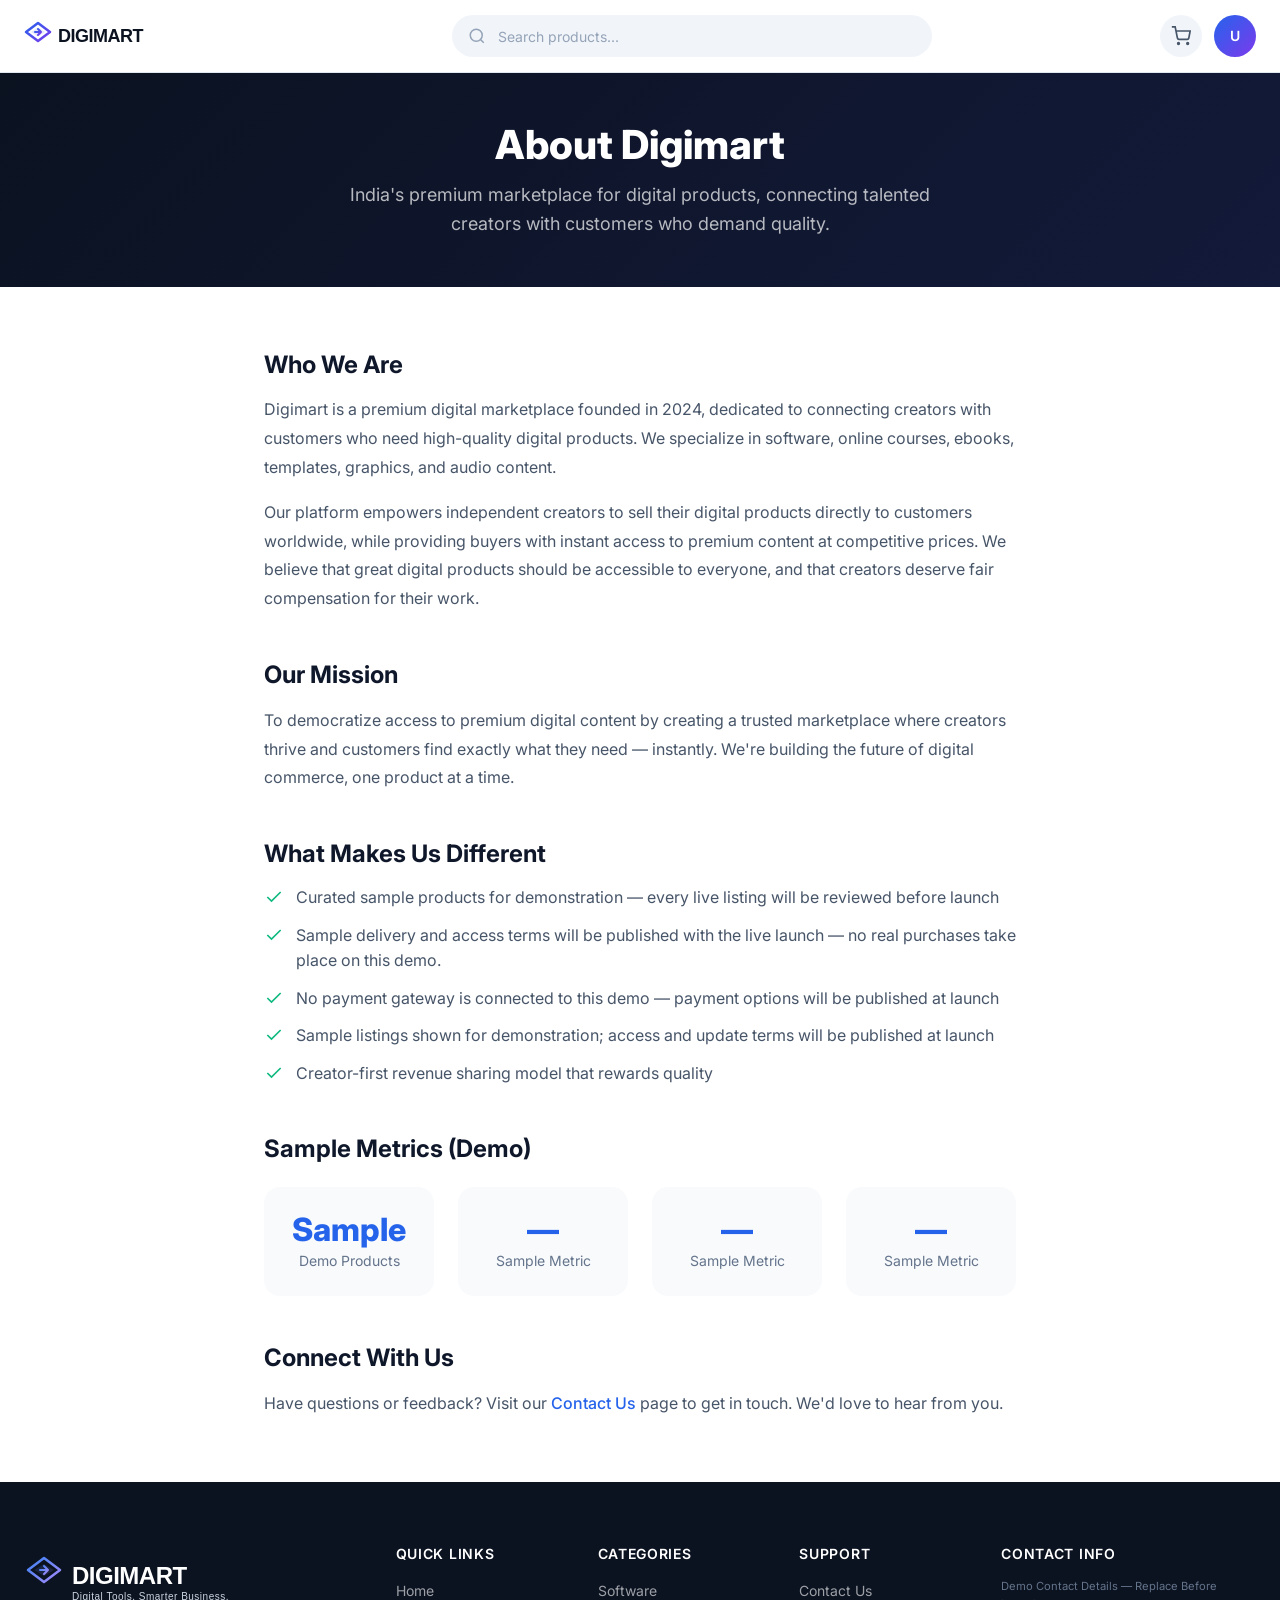
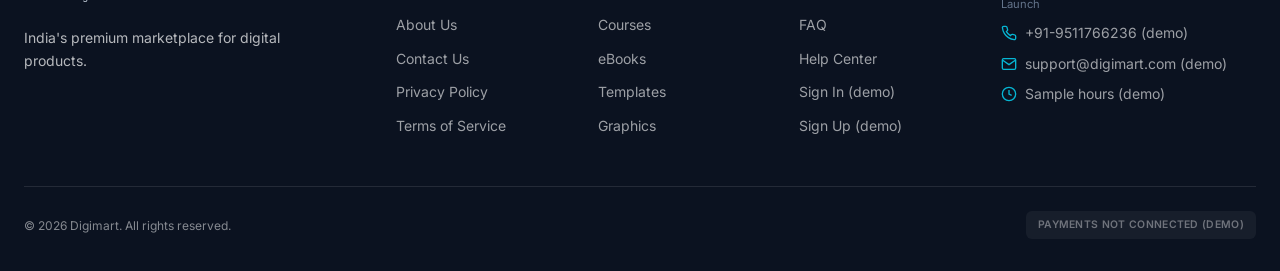
==== commit 3443278d: "polish: 6 demo testimonial cards, demo-safe contact info, licensing and purchase claims" ====
--- a/about.html
+++ b/about.html
@@ -60,19 +60,19 @@
         <ul style="list-style: none; padding: 0;">
           <li style="display: flex; align-items: flex-start; gap: var(--space-3); margin-bottom: var(--space-3); color: var(--gray-600);">
             <svg style="width: 20px; height: 20px; color: var(--accent-emerald); flex-shrink: 0; margin-top: 2px;" viewBox="0 0 24 24" fill="none" stroke="currentColor" stroke-width="2"><path d="M20 6L9 17l-5-5"/></svg>
-            Curated, high-quality digital products only — every item is vetted by our team
+            Curated sample products for demonstration — every live listing will be reviewed before launch
           </li>
           <li style="display: flex; align-items: flex-start; gap: var(--space-3); margin-bottom: var(--space-3); color: var(--gray-600);">
             <svg style="width: 20px; height: 20px; color: var(--accent-emerald); flex-shrink: 0; margin-top: 2px;" viewBox="0 0 24 24" fill="none" stroke="currentColor" stroke-width="2"><path d="M20 6L9 17l-5-5"/></svg>
-            Instant delivery after purchase — no waiting, no shipping delays
+            Sample delivery and access terms will be published with the live launch — no real purchases take place on this demo.
           </li>
           <li style="display: flex; align-items: flex-start; gap: var(--space-3); margin-bottom: var(--space-3); color: var(--gray-600);">
             <svg style="width: 20px; height: 20px; color: var(--accent-emerald); flex-shrink: 0; margin-top: 2px;" viewBox="0 0 24 24" fill="none" stroke="currentColor" stroke-width="2"><path d="M20 6L9 17l-5-5"/></svg>
-            Secure payment processing via Razorpay, UPI, and international methods
+            No payment gateway is connected to this demo — payment options will be published at launch
           </li>
           <li style="display: flex; align-items: flex-start; gap: var(--space-3); margin-bottom: var(--space-3); color: var(--gray-600);">
             <svg style="width: 20px; height: 20px; color: var(--accent-emerald); flex-shrink: 0; margin-top: 2px;" viewBox="0 0 24 24" fill="none" stroke="currentColor" stroke-width="2"><path d="M20 6L9 17l-5-5"/></svg>
-            Lifetime access to purchased products with free updates
+            Sample listings shown for demonstration; access and update terms will be published at launch
           </li>
           <li style="display: flex; align-items: flex-start; gap: var(--space-3); color: var(--gray-600);">
             <svg style="width: 20px; height: 20px; color: var(--accent-emerald); flex-shrink: 0; margin-top: 2px;" viewBox="0 0 24 24" fill="none" stroke="currentColor" stroke-width="2"><path d="M20 6L9 17l-5-5"/></svg>
@@ -153,21 +153,18 @@
         </div>
         <div class="footer-column">
           <h4>Contact Info</h4>
+          <p style="font-size: 0.7rem; color: var(--gray-500); margin-bottom: 0.5rem;">Demo Contact Details — Replace Before Launch</p>
           <ul class="footer-contact">
-            <li><svg viewBox="0 0 24 24" fill="none" stroke="currentColor" stroke-width="2"><path d="M22 16.92v3a2 2 0 0 1-2.18 2 19.79 19.79 0 0 1-8.63-3.07 19.5 19.5 0 0 1-6-6 19.79 19.79 0 0 1-3.07-8.67A2 2 0 0 1 4.11 2h3a2 2 0 0 1 2 1.72 12.84 12.84 0 0 0 .7 2.81 2 2 0 0 1-.45 2.11L8.09 9.91a16 16 0 0 0 6 6l1.27-1.27a2 2 0 0 1 2.11-.45 12.84 12.84 0 0 0 2.81.7A2 2 0 0 1 22 16.92z"/></svg> +91-9511766236</li>
-            <li><svg viewBox="0 0 24 24" fill="none" stroke="currentColor" stroke-width="2"><path d="M4 4h16c1.1 0 2 .9 2 2v12c0 1.1-.9 2-2 2H4c-1.1 0-2-.9-2-2V6c0-1.1.9-2 2-2z"/><polyline points="22,6 12,13 2,6"/></svg> support@digimart.com</li>
-            <li><svg viewBox="0 0 24 24" fill="none" stroke="currentColor" stroke-width="2"><circle cx="12" cy="12" r="10"/><polyline points="12 6 12 12 16 14"/></svg> Mon-Fri: 9AM - 6PM IST</li>
+            <li><svg viewBox="0 0 24 24" fill="none" stroke="currentColor" stroke-width="2"><path d="M22 16.92v3a2 2 0 0 1-2.18 2 19.79 19.79 0 0 1-8.63-3.07 19.5 19.5 0 0 1-6-6 19.79 19.79 0 0 1-3.07-8.67A2 2 0 0 1 4.11 2h3a2 2 0 0 1 2 1.72 12.84 12.84 0 0 0 .7 2.81 2 2 0 0 1-.45 2.11L8.09 9.91a16 16 0 0 0 6 6l1.27-1.27a2 2 0 0 1 2.11-.45 12.84 12.84 0 0 0 2.81.7A2 2 0 0 1 22 16.92z"/></svg> +91-9511766236 (demo)</li>
+            <li><svg viewBox="0 0 24 24" fill="none" stroke="currentColor" stroke-width="2"><path d="M4 4h16c1.1 0 2 .9 2 2v12c0 1.1-.9 2-2 2H4c-1.1 0-2-.9-2-2V6c0-1.1.9-2 2-2z"/><polyline points="22,6 12,13 2,6"/></svg> support@digimart.com (demo)</li>
+            <li><svg viewBox="0 0 24 24" fill="none" stroke="currentColor" stroke-width="2"><circle cx="12" cy="12" r="10"/><polyline points="12 6 12 12 16 14"/></svg> Sample hours (demo)</li>
           </ul>
         </div>
       </div>
       <div class="footer-bottom">
         <p>&copy; 2026 Digimart. All rights reserved.</p>
         <div class="footer-payments">
-          <span class="footer-payment-badge">Razorpay</span>
-          <span class="footer-payment-badge">UPI</span>
-          <span class="footer-payment-badge">VISA</span>
-          <span class="footer-payment-badge">Mastercard</span>
-          <span class="footer-payment-badge">PayPal</span>
+          <span class="footer-payment-badge" style="opacity: 0.5;">Payments not connected (demo)</span>
         </div>
       </div>
     </div>
--- a/css/style.css
+++ b/css/style.css
@@ -410,12 +410,50 @@
   align-items: center;
   gap: var(--space-2);
   overflow-x: auto;
-  scrollbar-width: none;
-  -ms-overflow-style: none;
+  scrollbar-width: auto;
+  -ms-overflow-style: auto;
+  /* Desktop: subtle scroll indicator */
+  &::before {
+    content: '← drag to scroll →';
+    position: absolute;
+    top: 50%;
+    left: 0;
+    padding: 0 var(--space-6);
+    color: var(--gray-500);
+    font-size: var(--font-size-xs);
+    font-weight: 500;
+    pointer-events: none;
+    white-space: spread;
+    transform: translateY(-50%);
+    background: var(--white);
+    pointer-events: none;
+  }
+  &::after {
+    content: '← drag to scroll →';
+    position: absolute;
+    top: 50%;
+    right: 0;
+    padding: 0 var(--space-6);
+    color: var(--gray-500);
+    font-size: var(--font-size-xs);
+    font-weight: 500;
+    pointer-events: none;
+    white-space: spread;
+    transform: translateY(-50%) reverse;
+    background: var(--white);
+    pointer-events: none;
+  }
 }
 
 .category-nav-inner::-webkit-scrollbar {
-  display: none;
+  height: 8px;
+  background: var(--gray-100);
+  border-radius: var(--radius-full);
+}
+
+.category-nav-inner::-webkit-scrollbar-thumb {
+  background: var(--indigo);
+  border-radius: var(--radius-full);
 }
 
 .category-link {
@@ -426,6 +464,7 @@
   white-space: nowrap;
   border-bottom: 2px solid transparent;
   transition: all var(--transition-fast);
+  flex: 1;
 }
 
 .category-link:hover,
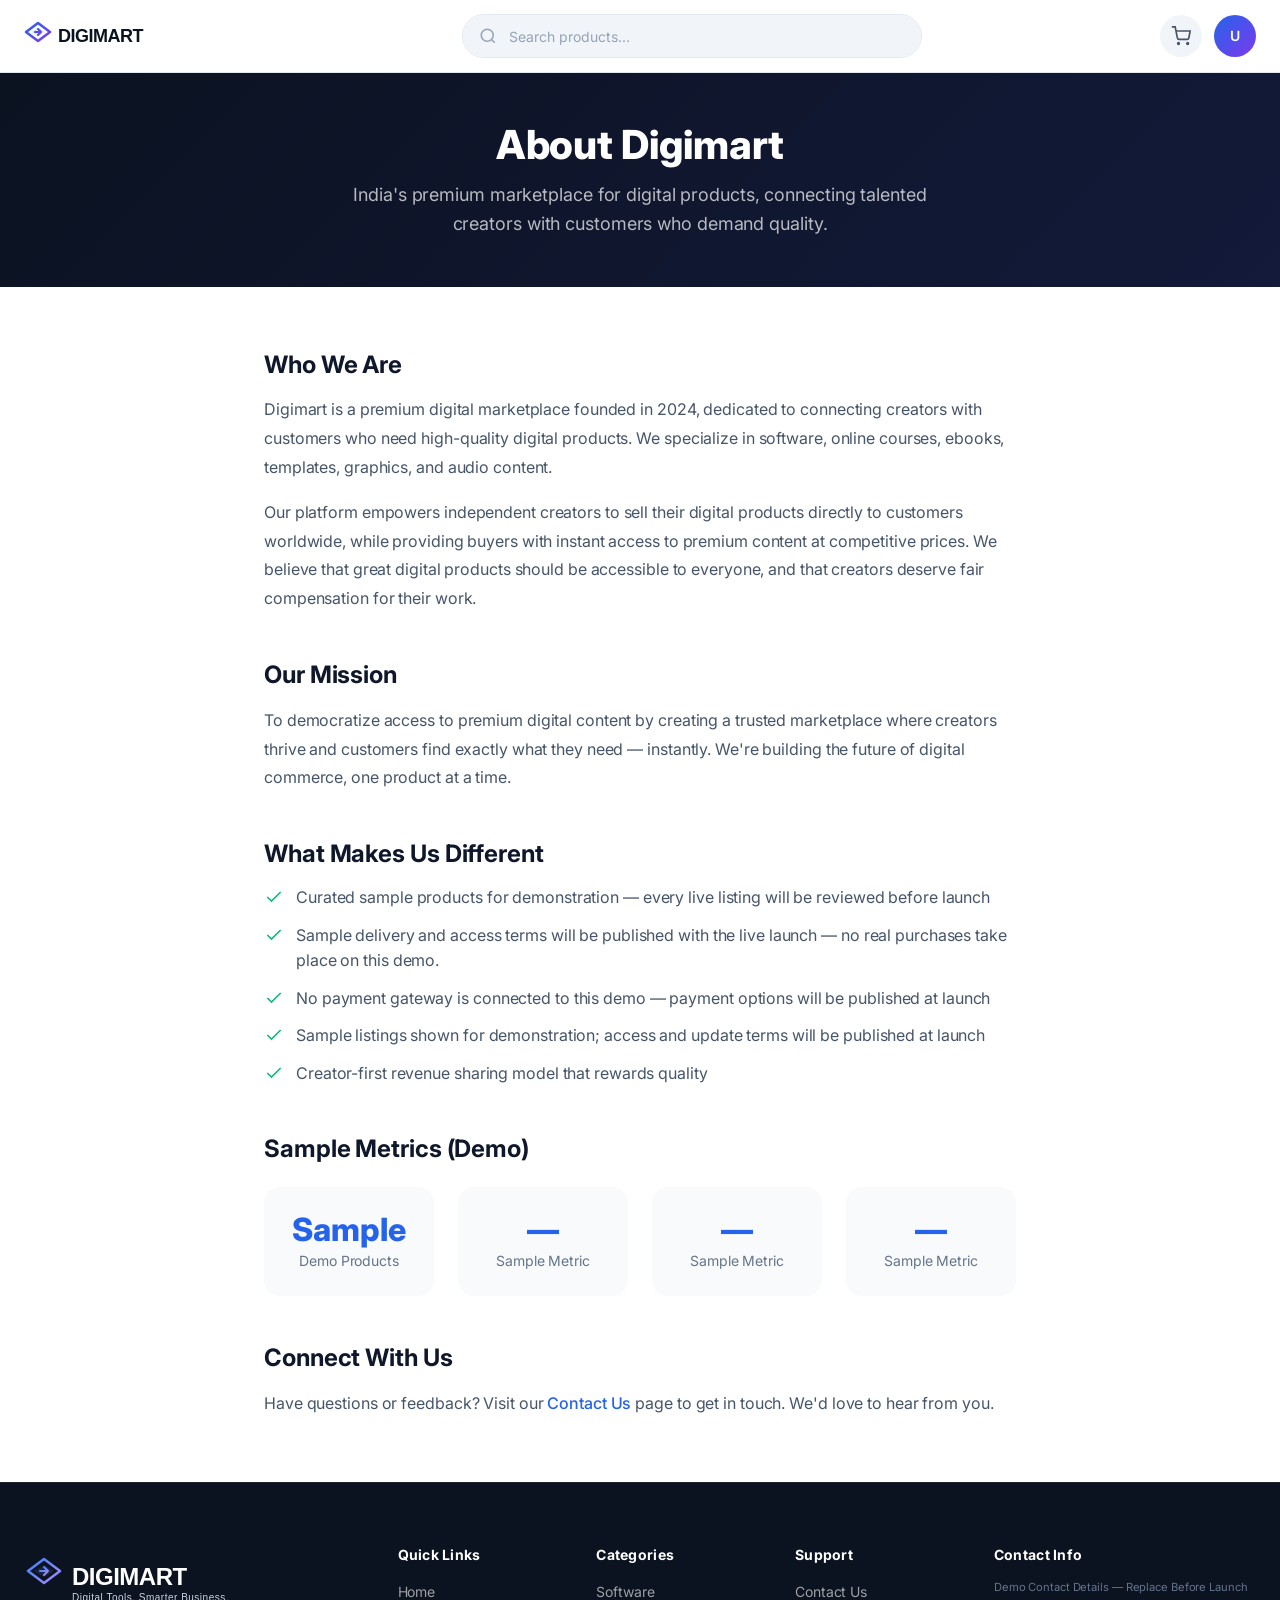
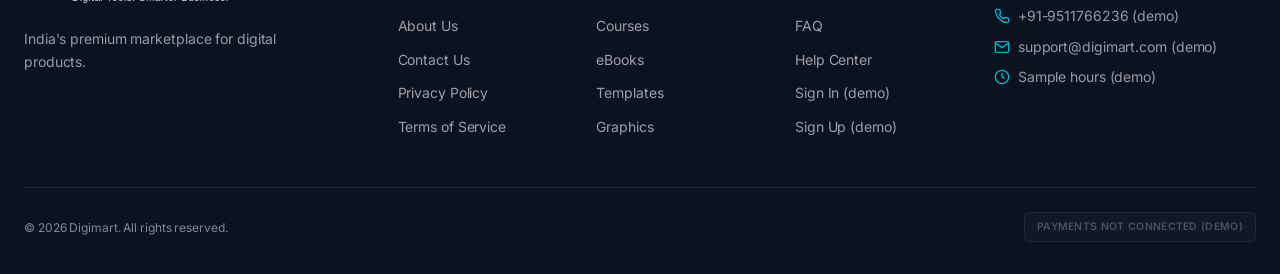
==== commit ff345e7f: "polish: full premium marketplace UI/UX upgrade - visual refinements, accessibility fixes, benefit ca" ====
--- a/about.html
+++ b/about.html
@@ -9,7 +9,7 @@
   <link rel="preconnect" href="https://fonts.gstatic.com" crossorigin>
   <link href="https://fonts.googleapis.com/css2?family=Inter:wght@300;400;500;600;700;800&display=swap" rel="stylesheet">
   <link rel="icon" type="image/svg+xml" href="assets/favicon.svg?v=5">
-  <link rel="stylesheet" href="css/style.css?v=5">
+  <link rel="stylesheet" href="css/style.css?v=6">
 </head>
 <body>
   <!-- Header -->
@@ -122,7 +122,7 @@
           <p>India's premium marketplace for digital products.</p>
         </div>
         <div class="footer-column">
-          <h4>Quick Links</h4>
+          <h2>Quick Links</h2>
           <ul>
             <li><a href="index.html">Home</a></li>
             <li><a href="about.html">About Us</a></li>
@@ -132,7 +132,7 @@
           </ul>
         </div>
         <div class="footer-column">
-          <h4>Categories</h4>
+          <h2>Categories</h2>
           <ul>
             <li><a href="index.html#products">Software</a></li>
             <li><a href="index.html#products">Courses</a></li>
@@ -142,7 +142,7 @@
           </ul>
         </div>
         <div class="footer-column">
-          <h4>Support</h4>
+          <h2>Support</h2>
           <ul>
             <li><a href="contact.html">Contact Us</a></li>
             <li><a href="faq.html">FAQ</a></li>
@@ -152,7 +152,7 @@
           </ul>
         </div>
         <div class="footer-column">
-          <h4>Contact Info</h4>
+          <h2>Contact Info</h2>
           <p style="font-size: 0.7rem; color: var(--gray-500); margin-bottom: 0.5rem;">Demo Contact Details — Replace Before Launch</p>
           <ul class="footer-contact">
             <li><svg viewBox="0 0 24 24" fill="none" stroke="currentColor" stroke-width="2"><path d="M22 16.92v3a2 2 0 0 1-2.18 2 19.79 19.79 0 0 1-8.63-3.07 19.5 19.5 0 0 1-6-6 19.79 19.79 0 0 1-3.07-8.67A2 2 0 0 1 4.11 2h3a2 2 0 0 1 2 1.72 12.84 12.84 0 0 0 .7 2.81 2 2 0 0 1-.45 2.11L8.09 9.91a16 16 0 0 0 6 6l1.27-1.27a2 2 0 0 1 2.11-.45 12.84 12.84 0 0 0 2.81.7A2 2 0 0 1 22 16.92z"/></svg> +91-9511766236 (demo)</li>
--- a/css/style.css
+++ b/css/style.css
@@ -403,6 +403,7 @@
 }
 
 .category-nav-inner {
+  position: relative;
   max-width: 1280px;
   margin: 0 auto;
   padding: 0 var(--space-6);
@@ -412,37 +413,6 @@
   overflow-x: auto;
   scrollbar-width: auto;
   -ms-overflow-style: auto;
-  /* Desktop: subtle scroll indicator */
-  &::before {
-    content: '← drag to scroll →';
-    position: absolute;
-    top: 50%;
-    left: 0;
-    padding: 0 var(--space-6);
-    color: var(--gray-500);
-    font-size: var(--font-size-xs);
-    font-weight: 500;
-    pointer-events: none;
-    white-space: spread;
-    transform: translateY(-50%);
-    background: var(--white);
-    pointer-events: none;
-  }
-  &::after {
-    content: '← drag to scroll →';
-    position: absolute;
-    top: 50%;
-    right: 0;
-    padding: 0 var(--space-6);
-    color: var(--gray-500);
-    font-size: var(--font-size-xs);
-    font-weight: 500;
-    pointer-events: none;
-    white-space: spread;
-    transform: translateY(-50%) reverse;
-    background: var(--white);
-    pointer-events: none;
-  }
 }
 
 .category-nav-inner::-webkit-scrollbar {
@@ -993,7 +963,7 @@
 .product-price .discount {
   font-size: var(--font-size-xs);
   font-weight: 600;
-  color: var(--accent-emerald);
+  color: #047857;
 }
 
 .add-to-cart-btn {
@@ -2538,3 +2508,746 @@
 @media (max-width: 400px) {
   .header-auth-link { padding: 0.3rem 0.45rem; font-size: 0.7rem; }
 }
+
+/* ============================================
+   PREMIUM POLISH LAYER
+   Additive refinements on top of the existing
+   design system. No structural changes.
+   ============================================ */
+
+:root {
+  /* Extended tokens */
+  --surface-ring: 0 0 0 1px rgba(11, 18, 32, 0.04);
+  --shadow-card: 0 1px 2px rgba(11,18,32,0.04), 0 8px 24px -12px rgba(11,18,32,0.12);
+  --shadow-card-hover: 0 2px 4px rgba(11,18,32,0.05), 0 24px 48px -20px rgba(37,99,235,0.28);
+  --ease-out: cubic-bezier(0.22, 1, 0.36, 1);
+  --section-rhythm: var(--space-20);
+}
+
+/* ---------- 1. GLOBAL RHYTHM & SURFACE ---------- */
+html { scroll-padding-top: 120px; }
+
+body {
+  color: var(--gray-600);
+  letter-spacing: -0.006em;
+}
+
+::selection {
+  background: rgba(37, 99, 235, 0.14);
+  color: var(--navy);
+}
+
+/* Consistent section rhythm */
+.section { padding: var(--section-rhythm) 0; }
+.section:nth-of-type(even) { background: var(--gray-50); }
+.products-section,
+.testimonials-section { background: var(--gray-50); }
+.categories-section,
+.testimonials-section { background: var(--white); }
+
+.section-header { margin-bottom: var(--space-12); }
+.section-title {
+  font-size: clamp(1.75rem, 1.15rem + 1.9vw, 2.6rem);
+  letter-spacing: -0.028em;
+  line-height: 1.12;
+  color: var(--navy);
+}
+.section-subtitle {
+  font-size: clamp(0.95rem, 0.9rem + 0.2vw, 1.0625rem);
+  line-height: 1.65;
+  color: var(--gray-500);
+  max-width: 640px;
+}
+.section-label {
+  padding: 0.3rem 0.75rem;
+  background: rgba(37, 99, 235, 0.08);
+  color: var(--blue-dark);
+  border-radius: var(--radius-full);
+  letter-spacing: 0.08em;
+  margin-bottom: var(--space-4);
+}
+
+/* ---------- 2. ACCESSIBILITY: FOCUS + REDUCED MOTION ---------- */
+a:focus-visible,
+button:focus-visible,
+input:focus-visible,
+select:focus-visible,
+textarea:focus-visible,
+[tabindex]:focus-visible {
+  outline: 2px solid var(--blue);
+  outline-offset: 3px;
+  border-radius: var(--radius-sm);
+}
+
+@media (prefers-reduced-motion: reduce) {
+  html { scroll-behavior: auto; }
+  *,
+  *::before,
+  *::after {
+    animation-duration: 0.01ms !important;
+    animation-iteration-count: 1 !important;
+    transition-duration: 0.01ms !important;
+    scroll-behavior: auto !important;
+  }
+  .product-card:hover,
+  .category-card:hover,
+  .step-card:hover,
+  .benefit-card:hover,
+  .testimonial-card:hover {
+    transform: none !important;
+  }
+  .product-card:hover .product-image img,
+  .product-image img { transform: none !important; }
+}
+
+/* ---------- 3. HERO ---------- */
+.hero {
+  position: relative;
+  overflow: hidden;
+  padding: clamp(3.5rem, 2rem + 6vw, 6rem) 0;
+  background:
+    radial-gradient(1100px 520px at 12% -10%, rgba(124, 58, 237, 0.30), transparent 62%),
+    radial-gradient(900px 480px at 92% 8%, rgba(37, 99, 235, 0.34), transparent 60%),
+    linear-gradient(155deg, var(--navy) 0%, var(--navy-light) 52%, #101a3d 100%);
+}
+
+/* Subtle grid texture */
+.hero::before {
+  content: '';
+  position: absolute;
+  inset: 0;
+  background-image:
+    linear-gradient(rgba(255,255,255,0.045) 1px, transparent 1px),
+    linear-gradient(90deg, rgba(255,255,255,0.045) 1px, transparent 1px);
+  background-size: 56px 56px;
+  -webkit-mask-image: radial-gradient(ellipse 90% 70% at 50% 32%, #000 35%, transparent 78%);
+  mask-image: radial-gradient(ellipse 90% 70% at 50% 32%, #000 35%, transparent 78%);
+  pointer-events: none;
+}
+
+.hero-inner {
+  position: relative;
+  z-index: 2;
+  max-width: 820px;
+  text-align: center;
+  margin: 0 auto;
+}
+
+.hero-badge {
+  display: inline-flex;
+  align-items: center;
+  gap: 0.5rem;
+  padding: 0.45rem 1rem;
+  background: rgba(255, 255, 255, 0.08);
+  border: 1px solid rgba(255, 255, 255, 0.18);
+  border-radius: var(--radius-full);
+  color: var(--white);
+  font-size: var(--font-size-xs);
+  font-weight: 600;
+  letter-spacing: 0.09em;
+  text-transform: uppercase;
+  backdrop-filter: blur(8px);
+  -webkit-backdrop-filter: blur(8px);
+}
+
+.hero h1 {
+  font-size: clamp(2.25rem, 1.25rem + 4.2vw, 4rem);
+  line-height: 1.06;
+  letter-spacing: -0.035em;
+  font-weight: 800;
+  color: var(--white);
+  margin-bottom: var(--space-6);
+  text-wrap: balance;
+}
+
+.hero-description {
+  font-size: clamp(1rem, 0.94rem + 0.3vw, 1.1875rem);
+  line-height: 1.7;
+  color: rgba(255, 255, 255, 0.76);
+  max-width: 640px;
+  margin: 0 auto var(--space-8);
+}
+
+.hero-ctas {
+  display: flex;
+  flex-wrap: wrap;
+  gap: var(--space-4);
+  justify-content: center;
+  margin-bottom: var(--space-6);
+}
+
+/* Buttons */
+.btn {
+  display: inline-flex;
+  align-items: center;
+  justify-content: center;
+  gap: 0.6rem;
+  padding: 0.875rem 1.75rem;
+  border-radius: var(--radius-full);
+  font-size: var(--font-size-sm);
+  font-weight: 600;
+  letter-spacing: -0.01em;
+  transition: transform var(--transition-fast) var(--ease-out),
+              box-shadow var(--transition-fast) var(--ease-out),
+              background-color var(--transition-fast);
+  will-change: transform;
+}
+
+.btn-primary {
+  background: linear-gradient(135deg, var(--blue) 0%, var(--purple) 100%);
+  color: var(--white);
+  box-shadow: 0 8px 24px -8px rgba(37, 99, 235, 0.65);
+}
+.btn-primary:hover {
+  transform: translateY(-2px);
+  box-shadow: 0 14px 34px -10px rgba(37, 99, 235, 0.8);
+  color: var(--white);
+}
+.btn-primary:active { transform: translateY(0); }
+
+.btn-secondary {
+  background: rgba(255, 255, 255, 0.1);
+  color: var(--white);
+  border: 1px solid rgba(255, 255, 255, 0.26);
+  backdrop-filter: blur(8px);
+  -webkit-backdrop-filter: blur(8px);
+}
+.btn-secondary:hover {
+  background: rgba(255, 255, 255, 0.18);
+  border-color: rgba(255, 255, 255, 0.4);
+  color: var(--white);
+  transform: translateY(-2px);
+}
+
+/* ---------- 4. CATEGORY CARDS ---------- */
+.categories-grid {
+  grid-template-columns: repeat(auto-fit, minmax(170px, 1fr));
+  gap: var(--space-5);
+}
+
+.category-card {
+  position: relative;
+  overflow: hidden;
+  padding: var(--space-6) var(--space-4);
+  background: var(--white);
+  border: 1px solid var(--gray-200);
+  border-radius: var(--radius-lg);
+  box-shadow: var(--surface-ring);
+  transition: transform var(--transition-base) var(--ease-out),
+              box-shadow var(--transition-base) var(--ease-out),
+              border-color var(--transition-base);
+}
+.category-card::after {
+  content: '';
+  position: absolute;
+  inset: auto 0 0 0;
+  height: 3px;
+  background: linear-gradient(90deg, var(--blue), var(--purple));
+  transform: scaleX(0);
+  transform-origin: left;
+  transition: transform var(--transition-base) var(--ease-out);
+}
+.category-card:hover {
+  transform: translateY(-4px);
+  box-shadow: var(--shadow-lg);
+  border-color: var(--gray-300);
+}
+.category-card:hover::after { transform: scaleX(1); }
+
+.category-card-icon {
+  width: 52px;
+  height: 52px;
+  border-radius: var(--radius-md);
+  transition: transform var(--transition-base) var(--ease-out);
+}
+.category-card:hover .category-card-icon { transform: scale(1.06); }
+.category-card h3 {
+  font-size: var(--font-size-sm);
+  font-weight: 600;
+  color: var(--gray-800);
+  margin-top: var(--space-1);
+  letter-spacing: -0.012em;
+}
+
+/* ---------- 5. PRODUCT CARDS ---------- */
+.products-grid {
+  grid-template-columns: repeat(auto-fill, minmax(270px, 1fr));
+  gap: var(--space-6);
+}
+
+.product-card {
+  position: relative;
+  background: var(--white);
+  border: 1px solid var(--gray-200);
+  border-radius: var(--radius-lg);
+  box-shadow: var(--shadow-card);
+  overflow: hidden;
+  transition: transform var(--transition-base) var(--ease-out),
+              box-shadow var(--transition-base) var(--ease-out),
+              border-color var(--transition-base);
+}
+.product-card:hover {
+  transform: translateY(-5px);
+  box-shadow: var(--shadow-card-hover);
+  border-color: rgba(37, 99, 235, 0.22);
+}
+.product-card:focus-within {
+  border-color: var(--blue);
+}
+
+.product-image {
+  aspect-ratio: 16 / 11;
+  background: linear-gradient(135deg, var(--gray-50), var(--gray-100));
+  border-bottom: 1px solid var(--gray-100);
+}
+.product-image img {
+  transition: transform 600ms var(--ease-out);
+}
+.product-card:hover .product-image img { transform: scale(1.05); }
+
+/* Demo badge refinement */
+.demo-product-badge {
+  top: var(--space-3);
+  right: var(--space-3);
+  padding: 0.3rem 0.65rem;
+  background: rgba(11, 18, 32, 0.86);
+  font-size: 0.6rem;
+  letter-spacing: 0.09em;
+  box-shadow: 0 2px 8px rgba(11, 18, 32, 0.28);
+}
+
+/* Always-reachable quick actions on touch devices */
+.product-actions { transition: opacity var(--transition-fast), transform var(--transition-fast); }
+
+.product-info { padding: var(--space-5); gap: 0; }
+
+.product-category {
+  display: inline-block;
+  align-self: flex-start;
+  padding: 0.2rem 0.6rem;
+  background: rgba(37, 99, 235, 0.09);
+  color: var(--blue-dark);
+  border-radius: var(--radius-full);
+  font-size: 0.6875rem;
+  font-weight: 600;
+  letter-spacing: 0.06em;
+  margin-bottom: var(--space-3);
+}
+
+.product-name {
+  font-size: 1.0625rem;
+  font-weight: 650;
+  letter-spacing: -0.018em;
+  color: var(--navy);
+  line-height: 1.35;
+  margin-bottom: var(--space-2);
+  min-height: 2.7em;
+}
+
+.product-description {
+  font-size: var(--font-size-sm);
+  color: var(--gray-500);
+  line-height: 1.6;
+  margin-bottom: var(--space-4);
+  min-height: 3.2em;
+}
+
+.product-rating { margin-bottom: var(--space-4); }
+.product-rating .no-rating,
+.product-rating span[style*="gray-400"] { color: var(--gray-600) !important; }
+
+/* Contrast-safe muted text */
+.product-price .original { color: var(--gray-500); }
+.product-price .discount { color: #047857; }
+.product-rating .stars { color: var(--accent-amber); }
+
+.product-footer {
+  margin-top: auto;
+  padding-top: var(--space-4);
+  border-top: 1px solid var(--gray-100);
+}
+
+.product-price { flex-direction: row; align-items: center; flex-wrap: wrap; gap: 0.5rem; }
+.product-price .current {
+  font-size: 1.3125rem;
+  font-weight: 700;
+  letter-spacing: -0.025em;
+  color: var(--navy);
+}
+.product-price .original { font-size: var(--font-size-xs); color: var(--gray-500); }
+
+.demo-price-tag {
+  margin-left: 0;
+  padding: 0.1rem 0.45rem;
+  font-size: 0.6rem;
+  background: #FEF3C7;
+  color: #92400E;
+}
+
+.add-to-cart-btn {
+  display: inline-flex;
+  align-items: center;
+  justify-content: center;
+  gap: 0.45rem;
+  padding: 0.625rem 1.05rem;
+  background: var(--navy);
+  color: var(--white);
+  border-radius: var(--radius-full);
+  font-size: 0.75rem;
+  font-weight: 600;
+  white-space: nowrap;
+  transition: background-color var(--transition-fast),
+              transform var(--transition-fast) var(--ease-out),
+              box-shadow var(--transition-fast);
+}
+.add-to-cart-btn:hover {
+  background: linear-gradient(135deg, var(--blue), var(--purple));
+  color: var(--white);
+  transform: translateY(-1px);
+  box-shadow: 0 8px 18px -8px rgba(37, 99, 235, 0.7);
+}
+
+.btn-load-more {
+  padding: 0.8rem 1.9rem;
+  border: 1px solid var(--gray-300);
+  border-radius: var(--radius-full);
+  font-weight: 600;
+  color: var(--gray-700);
+  background: var(--white);
+  box-shadow: var(--shadow-sm);
+  transition: all var(--transition-fast) var(--ease-out);
+}
+.btn-load-more:hover {
+  border-color: var(--blue);
+  color: var(--blue-dark);
+  transform: translateY(-2px);
+  box-shadow: var(--shadow-md);
+}
+.btn-load-more:disabled { opacity: 0.6; cursor: not-allowed; transform: none; }
+
+/* ---------- 6. BENEFITS / STEPS ---------- */
+.benefits-grid,
+.steps-grid { gap: var(--space-5); }
+
+.benefit-card,
+.step-card {
+  background: var(--white);
+  border: 1px solid var(--gray-200);
+  border-radius: var(--radius-lg);
+  box-shadow: var(--surface-ring);
+  transition: transform var(--transition-base) var(--ease-out),
+              box-shadow var(--transition-base) var(--ease-out);
+}
+.benefit-card:hover,
+.step-card:hover {
+  transform: translateY(-3px);
+  box-shadow: var(--shadow-lg);
+}
+.benefit-card h3,
+.step-card h3 {
+  letter-spacing: -0.018em;
+  color: var(--navy);
+}
+.benefit-card p,
+.step-card p { line-height: 1.65; color: var(--gray-500); }
+
+.benefit-icon {
+  transition: transform var(--transition-base) var(--ease-out);
+}
+.benefit-card:hover .benefit-icon { transform: scale(1.07); }
+
+.step-number {
+  background: linear-gradient(135deg, var(--blue), var(--purple));
+  -webkit-background-clip: text;
+  background-clip: text;
+  -webkit-text-fill-color: transparent;
+  color: transparent;
+  font-weight: 800;
+  letter-spacing: -0.03em;
+}
+
+/* ---------- 7. TESTIMONIALS ---------- */
+.testimonials-grid { gap: var(--space-6); }
+
+.testimonial-card {
+  background: var(--white);
+  border: 1px solid var(--gray-200);
+  border-radius: var(--radius-lg);
+  box-shadow: var(--shadow-card);
+  padding: var(--space-6);
+  transition: transform var(--transition-base) var(--ease-out),
+              box-shadow var(--transition-base) var(--ease-out);
+}
+.testimonial-card:hover {
+  transform: translateY(-3px);
+  box-shadow: var(--shadow-lg);
+  border-color: var(--gray-300);
+}
+.testimonial-info h4,
+.testimonial-info h3 {
+  font-size: var(--font-size-sm);
+  font-weight: 600;
+  letter-spacing: -0.014em;
+  color: var(--navy);
+  margin-bottom: 0.15rem;
+}
+.testimonial-text { line-height: 1.72; font-style: normal; }
+.testimonial-badge {
+  align-self: flex-start;
+  padding: 0.35rem 0.7rem;
+  font-size: 0.6rem;
+  letter-spacing: 0.05em;
+}
+
+/* ---------- 8. FAQ ---------- */
+.faq-grid {
+  max-width: 820px;
+  margin-left: auto;
+  margin-right: auto;
+  gap: var(--space-3);
+}
+.faq-item {
+  background: var(--white);
+  border: 1px solid var(--gray-200);
+  border-radius: var(--radius-md);
+  box-shadow: var(--surface-ring);
+  overflow: hidden;
+  transition: box-shadow var(--transition-base), border-color var(--transition-base);
+}
+.faq-item:hover { border-color: var(--gray-300); box-shadow: var(--shadow-sm); }
+.faq-item.open {
+  border-color: rgba(37, 99, 235, 0.3);
+  box-shadow: var(--shadow-md);
+}
+.faq-question {
+  width: 100%;
+  text-align: left;
+  padding: var(--space-5);
+  font-weight: 600;
+  font-size: var(--font-size-base);
+  letter-spacing: -0.012em;
+  color: var(--navy);
+  display: flex;
+  align-items: center;
+  justify-content: space-between;
+  gap: var(--space-4);
+  transition: color var(--transition-fast);
+}
+.faq-question:hover { color: var(--blue-dark); }
+.faq-question svg {
+  flex-shrink: 0;
+  transition: transform var(--transition-base) var(--ease-out);
+}
+.faq-item.open .faq-question svg { transform: rotate(180deg); }
+.faq-answer { padding: 0 var(--space-5) var(--space-5); }
+.faq-answer p { line-height: 1.72; color: var(--gray-600); }
+
+/* ---------- 9. NEWSLETTER ---------- */
+.newsletter-section { background: var(--white); }
+.newsletter-inner {
+  background:
+    radial-gradient(700px 320px at 18% 0%, rgba(124, 58, 237, 0.22), transparent 62%),
+    linear-gradient(140deg, var(--navy) 0%, #16204a 100%);
+  border-radius: var(--radius-xl);
+  padding: clamp(2rem, 1.4rem + 2.4vw, 3.5rem);
+  box-shadow: var(--shadow-xl);
+  text-align: center;
+}
+.newsletter-inner h2 {
+  color: var(--white);
+  font-size: clamp(1.5rem, 1.1rem + 1.5vw, 2.1rem);
+  letter-spacing: -0.028em;
+}
+.newsletter-inner p { color: rgba(255, 255, 255, 0.74); margin-bottom: var(--space-6); }
+
+.newsletter-form {
+  display: flex;
+  gap: var(--space-3);
+  max-width: 480px;
+  margin: 0 auto;
+  background: rgba(255, 255, 255, 0.08);
+  border: 1px solid rgba(255, 255, 255, 0.16);
+  border-radius: var(--radius-full);
+  padding: 0.35rem;
+  backdrop-filter: blur(8px);
+  -webkit-backdrop-filter: blur(8px);
+}
+.newsletter-form input {
+  flex: 1;
+  background: transparent;
+  border: none;
+  color: var(--white);
+  padding: 0.7rem 1.1rem;
+  min-width: 0;
+}
+.newsletter-form input::placeholder { color: rgba(255, 255, 255, 0.5); }
+.newsletter-form input:focus { outline: none; }
+.newsletter-form:focus-within {
+  border-color: rgba(255, 255, 255, 0.42);
+  box-shadow: 0 0 0 3px rgba(255, 255, 255, 0.1);
+}
+.newsletter-form button {
+  background: linear-gradient(135deg, var(--blue), var(--purple));
+  color: var(--white);
+  padding: 0.7rem 1.5rem;
+  border-radius: var(--radius-full);
+  font-weight: 600;
+  font-size: var(--font-size-sm);
+  white-space: nowrap;
+  transition: filter var(--transition-fast), transform var(--transition-fast);
+}
+.newsletter-form button:hover { filter: brightness(1.08); transform: translateY(-1px); }
+
+/* ---------- 10. FOOTER ---------- */
+.site-footer {
+  background: var(--navy);
+  border-top: 1px solid rgba(255, 255, 255, 0.07);
+}
+.footer-grid { gap: var(--space-8) var(--space-6); }
+.footer-column h4,
+.footer-column h2 {
+  color: var(--white);
+  font-size: var(--font-size-sm);
+  font-weight: 700;
+  letter-spacing: 0.02em;
+  margin-bottom: var(--space-4);
+  background: none;
+  border: 0;
+  padding: 0;
+}
+.footer-column a {
+  color: rgba(255, 255, 255, 0.62);
+  transition: color var(--transition-fast);
+}
+.footer-column a:hover { color: var(--white); }
+.footer-contact li { color: rgba(255, 255, 255, 0.58); font-size: var(--font-size-sm); }
+.footer-brand p { color: rgba(255, 255, 255, 0.58); line-height: 1.7; }
+.footer-bottom {
+  border-top: 1px solid rgba(255, 255, 255, 0.08);
+  padding-top: var(--space-6);
+}
+.footer-bottom p { color: rgba(255, 255, 255, 0.5); }
+.footer-payment-badge {
+  background: rgba(255, 255, 255, 0.06);
+  border: 1px solid rgba(255, 255, 255, 0.14);
+  color: rgba(255, 255, 255, 0.5);
+}
+
+/* ---------- 11. HEADER REFINEMENTS ---------- */
+.site-header {
+  background: rgba(255, 255, 255, 0.88);
+  border-bottom: 1px solid var(--gray-200);
+}
+.header-inner { gap: var(--space-5); }
+
+.header-search {
+  position: relative;
+  max-width: 460px;
+  background: var(--gray-50);
+  border: 1px solid var(--gray-200);
+  border-radius: var(--radius-full);
+  transition: border-color var(--transition-fast), box-shadow var(--transition-fast), background-color var(--transition-fast);
+}
+.header-search:focus-within {
+  background: var(--white);
+  border-color: var(--blue);
+  box-shadow: 0 0 0 4px rgba(37, 99, 235, 0.1);
+}
+.header-search input:focus { outline: none; }
+
+.cart-btn {
+  transition: background-color var(--transition-fast), transform var(--transition-fast) var(--ease-out);
+}
+.cart-btn:hover { transform: translateY(-1px); }
+
+/* Category nav bar + scroll affordance */
+.category-nav {
+  position: relative;
+  background: var(--white);
+}
+
+.category-nav-inner {
+  padding-top: 0.15rem;
+  padding-bottom: 0.15rem;
+  scroll-padding-inline: var(--space-6);
+}
+
+/* Soft edge fade hints that more categories are available.
+   Pointer-events disabled so it never blocks category clicks. */
+.category-nav::after {
+  content: '';
+  position: absolute;
+  top: 0;
+  right: 0;
+  bottom: 0;
+  width: 56px;
+  background: linear-gradient(to right, rgba(255, 255, 255, 0) 0%, var(--white) 78%);
+  pointer-events: none;
+  opacity: 0;
+  transition: opacity var(--transition-base);
+}
+.category-nav.is-scrollable-end::after { opacity: 1; }
+
+@media (max-width: 900px) {
+  .category-nav::after { display: none; }
+}
+.category-link {
+  position: relative;
+  font-weight: 500;
+  letter-spacing: -0.008em;
+  transition: color var(--transition-fast), border-color var(--transition-fast);
+}
+.category-link:hover,
+.category-link.active { color: var(--blue-dark); border-bottom-color: var(--blue); }
+
+/* ---------- 12. RESPONSIVE ---------- */
+@media (max-width: 1024px) {
+  :root { --section-rhythm: var(--space-16); }
+  .products-grid { grid-template-columns: repeat(auto-fill, minmax(240px, 1fr)); }
+  .faq-grid { max-width: 100%; }
+}
+
+@media (max-width: 768px) {
+  :root { --section-rhythm: var(--space-12); }
+  .section-title { letter-spacing: -0.024em; }
+  .products-grid { grid-template-columns: repeat(auto-fill, minmax(220px, 1fr)); }
+  .categories-grid { grid-template-columns: repeat(auto-fit, minmax(150px, 1fr)); }
+
+  /* Touch devices: keep quick actions visible (no hover) */
+  .product-actions { opacity: 1; transform: none; }
+  .product-card:hover { transform: none; }
+
+  .newsletter-form { flex-direction: column; border-radius: var(--radius-lg); }
+  .newsletter-form button { width: 100%; }
+}
+
+@media (max-width: 640px) {
+  .products-grid { grid-template-columns: repeat(auto-fill, minmax(165px, 1fr)); gap: var(--space-4); }
+  .product-name { font-size: 0.9375rem; min-height: 2.55em; }
+  .product-description { display: none; }
+  .product-info { padding: var(--space-4); }
+  .add-to-cart-btn { padding: 0.55rem 0.85rem; font-size: 0.7rem; }
+  .product-price .current { font-size: 1.125rem; }
+  .product-footer { flex-direction: column; align-items: stretch; gap: var(--space-3); }
+  .add-to-cart-btn { width: 100%; }
+  .categories-grid { grid-template-columns: repeat(2, 1fr); }
+  .hero-ctas .btn { width: 100%; }
+}
+
+@media (max-width: 430px) {
+  .products-grid { grid-template-columns: repeat(2, 1fr); }
+  .category-card { padding: var(--space-5) var(--space-3); }
+  .category-card-icon { width: 46px; height: 46px; }
+  .category-card-icon svg { width: 24px; height: 24px; }
+  .category-card h3 { font-size: 0.8125rem; }
+}
+
+@media (max-width: 375px) {
+  .products-grid { gap: var(--space-3); }
+  .product-info { padding: var(--space-3); }
+  .product-name { font-size: 0.875rem; }
+  .demo-product-badge { font-size: 0.55rem; padding: 0.25rem 0.5rem; }
+}
+
+/* Prevent any horizontal page overflow at every width */
+html, body { overflow-x: hidden; max-width: 100%; }
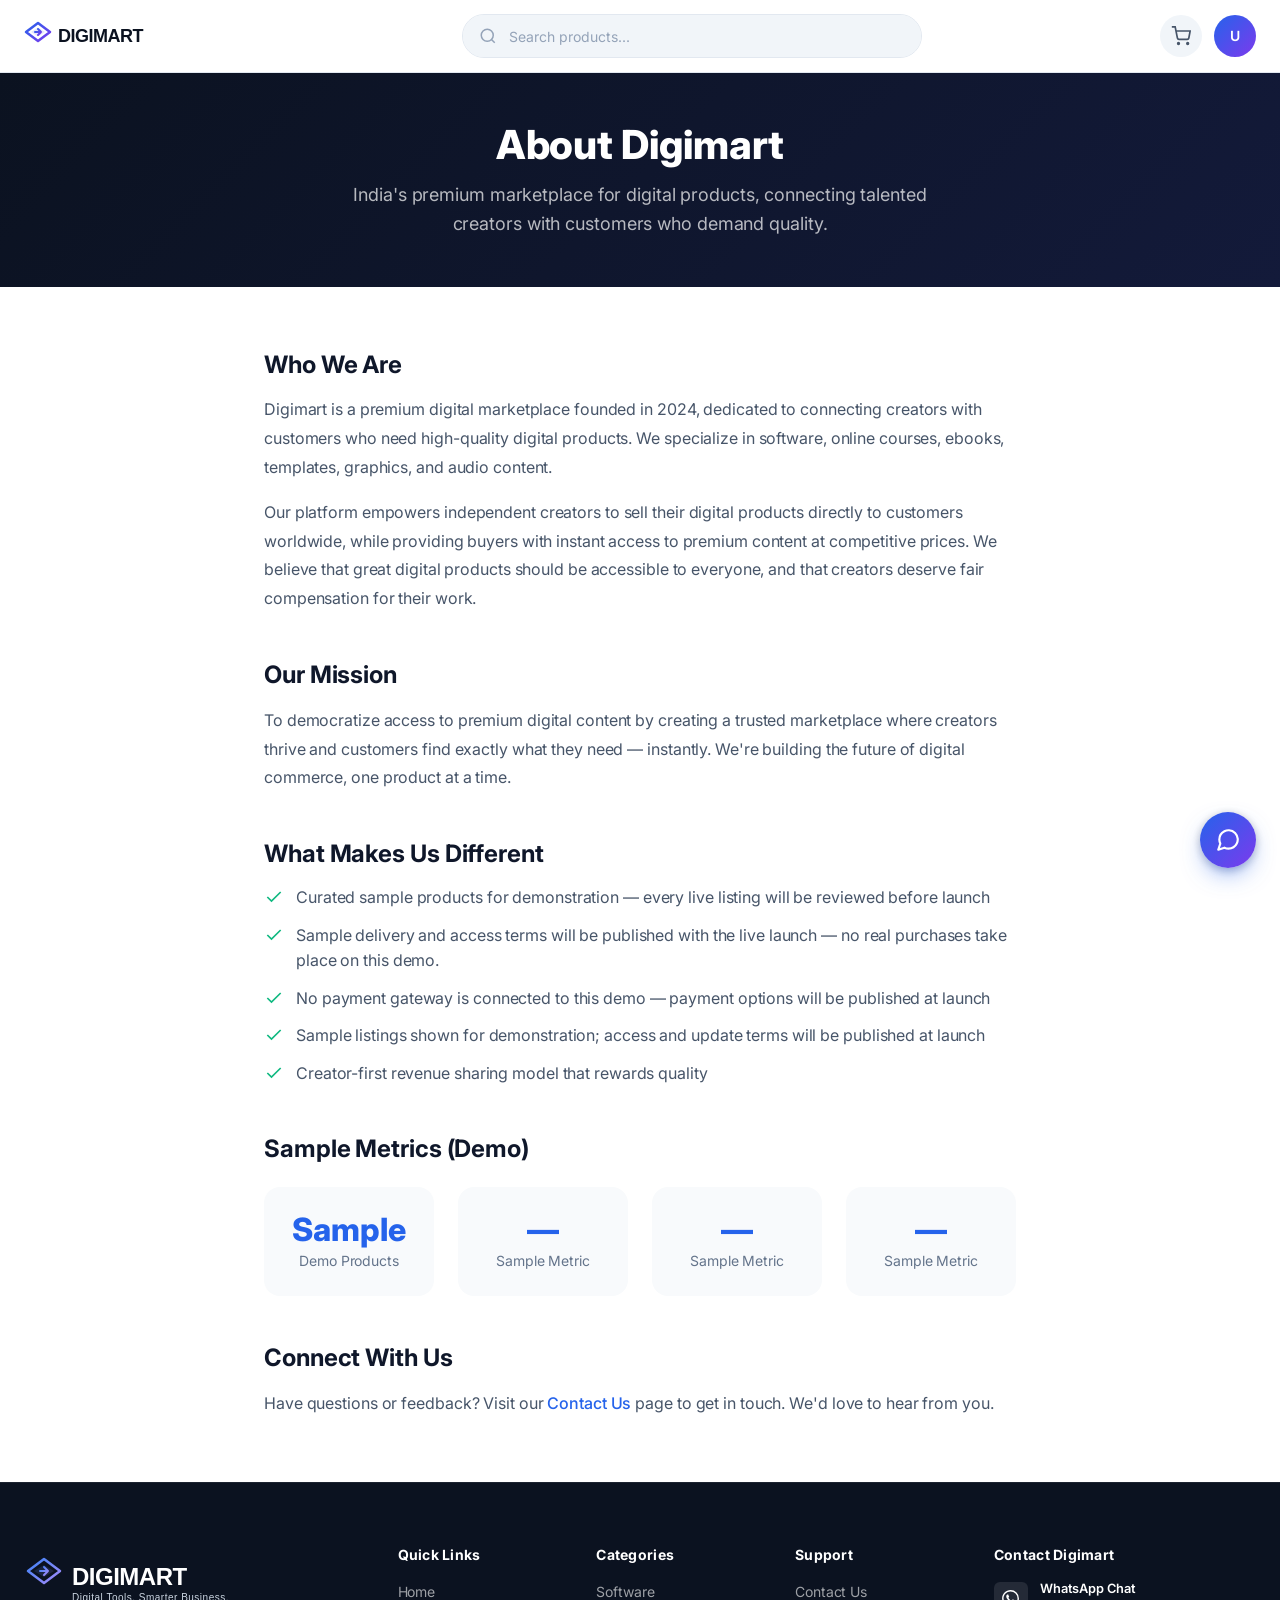
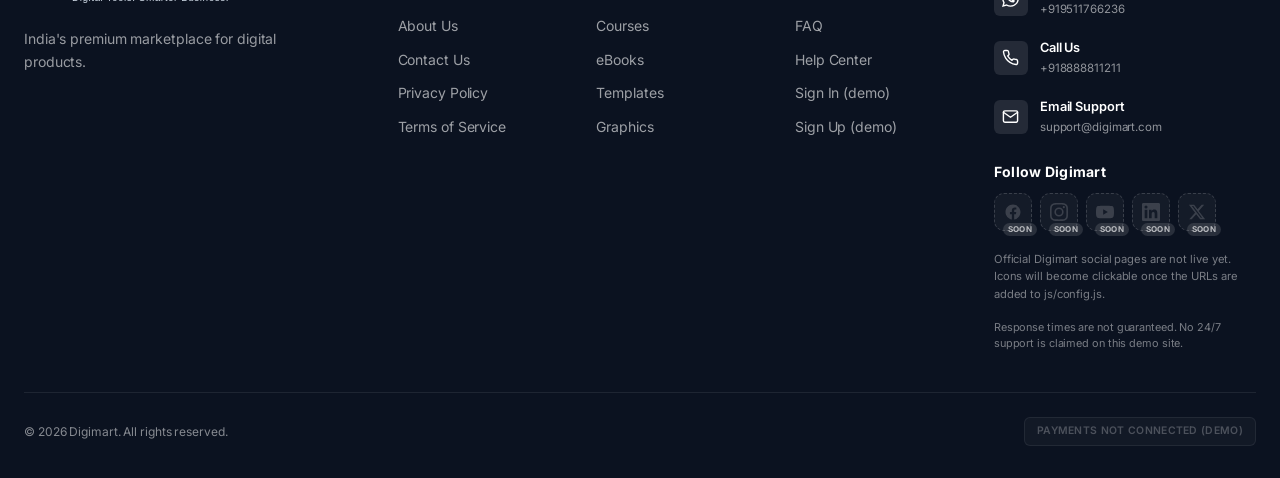
==== commit c254d84a: "feat: contact system - config-driven WhatsApp/Call/Email widget, footer block, social icons, contact" ====
--- a/about.html
+++ b/about.html
@@ -9,7 +9,7 @@
   <link rel="preconnect" href="https://fonts.gstatic.com" crossorigin>
   <link href="https://fonts.googleapis.com/css2?family=Inter:wght@300;400;500;600;700;800&display=swap" rel="stylesheet">
   <link rel="icon" type="image/svg+xml" href="assets/favicon.svg?v=5">
-  <link rel="stylesheet" href="css/style.css?v=6">
+  <link rel="stylesheet" href="css/style.css?v=8">
 </head>
 <body>
   <!-- Header -->
@@ -184,5 +184,8 @@
       });
     });
   </script>
+
+  <script src="js/config.js?v=1"></script>
+  <script src="js/contact.js?v=1"></script>
 </body>
 </html>
--- a/css/style.css
+++ b/css/style.css
@@ -211,11 +211,12 @@
   opacity: 0.9;
 }
 
-/* Demo badge on product cards */
+/* Demo badge on product cards.
+   Top-LEFT so it never collides with .product-actions (top-right). */
 .demo-product-badge {
   position: absolute;
   top: var(--space-3);
-  right: var(--space-3);
+  left: var(--space-3);
   padding: 0.25rem 0.6rem;
   background: rgba(11, 18, 32, 0.82);
   color: var(--white);
@@ -2537,12 +2538,14 @@
   color: var(--navy);
 }
 
-/* Consistent section rhythm */
+/* Consistent section rhythm.
+   Backgrounds are set per-section, NOT via nth-of-type, because the
+   design system brands certain sections (.benefits-section = navy
+   gradient with white headings, .newsletter-section = gradient card).
+   A blanket nth-of-type rule would override those and leave white
+   text on a light background. */
 .section { padding: var(--section-rhythm) 0; }
-.section:nth-of-type(even) { background: var(--gray-50); }
-.products-section,
-.testimonials-section { background: var(--gray-50); }
-.categories-section,
+.products-section { background: var(--gray-50); }
 .testimonials-section { background: var(--white); }
 
 .section-header { margin-bottom: var(--space-12); }
@@ -2795,8 +2798,10 @@
   border-color: var(--blue);
 }
 
+/* Product images are authored natively at 800x600 (4:3).
+   Match that ratio so object-fit: cover never crops the artwork. */
 .product-image {
-  aspect-ratio: 16 / 11;
+  aspect-ratio: 4 / 3;
   background: linear-gradient(135deg, var(--gray-50), var(--gray-100));
   border-bottom: 1px solid var(--gray-100);
 }
@@ -2805,10 +2810,10 @@
 }
 .product-card:hover .product-image img { transform: scale(1.05); }
 
-/* Demo badge refinement */
+/* Demo badge refinement — top-left (matches base rule; actions stay top-right) */
 .demo-product-badge {
   top: var(--space-3);
-  right: var(--space-3);
+  left: var(--space-3);
   padding: 0.3rem 0.65rem;
   background: rgba(11, 18, 32, 0.86);
   font-size: 0.6rem;
@@ -3251,3 +3256,334 @@
 
 /* Prevent any horizontal page overflow at every width */
 html, body { overflow-x: hidden; max-width: 100%; }
+
+/* ============================================
+   CONTACT SYSTEM — FLOATING WIDGET, FOOTER, SOCIAL
+   Driven by js/config.js via js/contact.js
+   ============================================ */
+
+/* ---------- Floating contact widget ---------- */
+.contact-fab {
+  position: fixed;
+  right: var(--space-6);
+  bottom: calc(var(--space-6) + 8px);
+  z-index: var(--z-fixed);
+  display: flex;
+  flex-direction: column;
+  align-items: flex-end;
+  gap: var(--space-3);
+}
+/* Sit above the fixed orange demo banner (index & product inject it) */
+.contact-fab.has-demo-banner { bottom: calc(40px + var(--space-6)); }
+
+.contact-fab__toggle {
+  width: 56px;
+  height: 56px;
+  border-radius: var(--radius-full);
+  border: none;
+  cursor: pointer;
+  display: flex;
+  align-items: center;
+  justify-content: center;
+  color: var(--white);
+  background: linear-gradient(135deg, var(--blue) 0%, var(--purple) 100%);
+  box-shadow: 0 10px 26px -8px rgba(37, 99, 235, 0.7), 0 2px 8px rgba(11, 18, 32, 0.25);
+  transition: transform var(--transition-fast) var(--ease-out),
+              box-shadow var(--transition-fast),
+              filter var(--transition-fast);
+}
+.contact-fab__toggle svg { width: 26px; height: 26px; }
+.contact-fab__toggle:hover {
+  transform: translateY(-2px) scale(1.04);
+  box-shadow: 0 16px 34px -10px rgba(37, 99, 235, 0.85);
+  filter: brightness(1.05);
+}
+.contact-fab__toggle:active { transform: translateY(0) scale(1); }
+
+.contact-fab__panel {
+  width: 268px;
+  background: var(--white);
+  border: 1px solid var(--gray-200);
+  border-radius: var(--radius-lg);
+  box-shadow: var(--shadow-xl);
+  padding: var(--space-3);
+  display: flex;
+  flex-direction: column;
+  gap: var(--space-2);
+  /* Hidden by default */
+  opacity: 0;
+  visibility: hidden;
+  transform: translateY(10px) scale(0.97);
+  transform-origin: bottom right;
+  transition: opacity var(--transition-base) var(--ease-out),
+              transform var(--transition-base) var(--ease-out),
+              visibility var(--transition-base);
+}
+.contact-fab.is-open .contact-fab__panel {
+  opacity: 1;
+  visibility: visible;
+  transform: translateY(0) scale(1);
+}
+
+.contact-fab__item {
+  display: flex;
+  align-items: center;
+  gap: var(--space-3);
+  padding: var(--space-3);
+  border-radius: var(--radius-md);
+  text-decoration: none;
+  color: var(--gray-700);
+  transition: background-color var(--transition-fast), color var(--transition-fast);
+}
+.contact-fab__item:hover,
+.contact-fab__item:focus-visible {
+  background: rgba(37, 99, 235, 0.08);
+  color: var(--navy);
+}
+.contact-fab__icon {
+  width: 40px;
+  height: 40px;
+  flex-shrink: 0;
+  border-radius: var(--radius-md);
+  display: flex;
+  align-items: center;
+  justify-content: center;
+  color: var(--white);
+}
+.contact-fab__icon svg { width: 20px; height: 20px; }
+.contact-fab__item[data-fab-item="whatsapp"] .contact-fab__icon { background: #25D366; }
+.contact-fab__item[data-fab-item="call"] .contact-fab__icon { background: linear-gradient(135deg, var(--blue), var(--blue-dark)); }
+.contact-fab__item[data-fab-item="email"] .contact-fab__icon { background: linear-gradient(135deg, var(--purple), #6D28D9); }
+
+.contact-fab__text { display: flex; flex-direction: column; min-width: 0; }
+.contact-fab__text strong { font-size: var(--font-size-sm); font-weight: 600; color: var(--navy); }
+.contact-fab__text small {
+  font-size: 0.72rem;
+  color: var(--gray-500);
+  overflow: hidden;
+  text-overflow: ellipsis;
+  white-space: nowrap;
+}
+.contact-fab__note {
+  margin: var(--space-1) var(--space-2) var(--space-1);
+  padding-top: var(--space-2);
+  border-top: 1px solid var(--gray-100);
+  font-size: 0.68rem;
+  line-height: 1.5;
+  color: var(--gray-500);
+}
+
+/* ---------- Footer contact column ---------- */
+.footer-column--contact .footer-contact-list {
+  display: flex;
+  flex-direction: column;
+  gap: var(--space-3);
+}
+.footer-contact-list li { margin: 0; }
+.footer-contact-list a {
+  display: flex;
+  align-items: center;
+  gap: var(--space-3);
+  color: rgba(255, 255, 255, 0.72);
+  text-decoration: none;
+  padding: var(--space-2);
+  margin: calc(var(--space-2) * -1);
+  border-radius: var(--radius-md);
+  transition: background-color var(--transition-fast), color var(--transition-fast);
+}
+.footer-contact-list a:hover,
+.footer-contact-list a:focus-visible {
+  background: rgba(255, 255, 255, 0.08);
+  color: var(--white);
+}
+.footer-contact-list__icon {
+  width: 34px;
+  height: 34px;
+  flex-shrink: 0;
+  border-radius: var(--radius-sm);
+  display: flex;
+  align-items: center;
+  justify-content: center;
+  background: rgba(255, 255, 255, 0.1);
+  color: var(--white);
+}
+.footer-contact-list__icon svg { width: 17px; height: 17px; }
+.footer-contact-list__text { display: flex; flex-direction: column; min-width: 0; }
+.footer-contact-list__text strong { font-size: 0.8rem; font-weight: 600; color: var(--white); }
+.footer-contact-list__text small {
+  font-size: 0.72rem;
+  color: rgba(255, 255, 255, 0.55);
+  overflow: hidden;
+  text-overflow: ellipsis;
+  white-space: nowrap;
+}
+.footer-contact-note {
+  margin-top: var(--space-4);
+  font-size: 0.68rem;
+  line-height: 1.5;
+  color: rgba(255, 255, 255, 0.45);
+}
+
+/* ---------- Social icons ---------- */
+.footer-social { margin-top: var(--space-5); }
+.footer-social h3 {
+  font-size: var(--font-size-sm);
+  font-weight: 700;
+  color: var(--white);
+  letter-spacing: 0.02em;
+  margin-bottom: var(--space-3);
+}
+.footer-social__list {
+  display: flex;
+  flex-wrap: wrap;
+  gap: var(--space-2);
+}
+.footer-social__list li { margin: 0; }
+.footer-social__link,
+.footer-social__pending {
+  width: 38px;
+  height: 38px;
+  border-radius: var(--radius-md);
+  display: inline-flex;
+  align-items: center;
+  justify-content: center;
+  position: relative;
+  text-decoration: none;
+}
+.footer-social__link svg,
+.footer-social__pending svg { width: 18px; height: 18px; }
+/* Configured = clickable */
+.footer-social__link {
+  background: rgba(255, 255, 255, 0.08);
+  color: rgba(255, 255, 255, 0.8);
+  border: 1px solid rgba(255, 255, 255, 0.14);
+  transition: background-color var(--transition-fast),
+              color var(--transition-fast),
+              transform var(--transition-fast) var(--ease-out),
+              border-color var(--transition-fast);
+}
+.footer-social__link:hover,
+.footer-social__link:focus-visible {
+  background: linear-gradient(135deg, var(--blue), var(--purple));
+  color: var(--white);
+  border-color: transparent;
+  transform: translateY(-2px);
+}
+/* Unconfigured = non-clickable, dimmed, "Soon" tag */
+.footer-social__pending {
+  background: rgba(255, 255, 255, 0.04);
+  color: rgba(255, 255, 255, 0.3);
+  border: 1px dashed rgba(255, 255, 255, 0.16);
+  cursor: default;
+}
+.footer-social__pending svg { opacity: 0.55; }
+.footer-social__pending em {
+  position: absolute;
+  bottom: -6px;
+  right: -6px;
+  font-style: normal;
+  font-size: 0.5rem;
+  font-weight: 700;
+  letter-spacing: 0.04em;
+  text-transform: uppercase;
+  background: rgba(255, 255, 255, 0.12);
+  color: rgba(255, 255, 255, 0.65);
+  border-radius: var(--radius-full);
+  padding: 1px 5px;
+  line-height: 1.4;
+}
+.footer-social__status {
+  margin-top: var(--space-3);
+  font-size: 0.7rem;
+  line-height: 1.55;
+  color: rgba(255, 255, 255, 0.45);
+}
+
+/* ---------- Contact page cards ---------- */
+.contact-cards {
+  display: grid;
+  grid-template-columns: repeat(3, 1fr);
+  gap: var(--space-5);
+  margin: var(--space-8) 0;
+}
+.contact-card {
+  background: var(--white);
+  border: 1px solid var(--gray-200);
+  border-radius: var(--radius-lg);
+  padding: var(--space-6);
+  text-align: left;
+  box-shadow: var(--shadow-card);
+  text-decoration: none;
+  display: flex;
+  flex-direction: column;
+  gap: var(--space-3);
+  transition: transform var(--transition-base) var(--ease-out),
+              box-shadow var(--transition-base) var(--ease-out),
+              border-color var(--transition-base);
+}
+.contact-card:hover,
+.contact-card:focus-visible {
+  transform: translateY(-4px);
+  box-shadow: var(--shadow-lg);
+  border-color: var(--gray-300);
+}
+.contact-card__icon {
+  width: 48px;
+  height: 48px;
+  border-radius: var(--radius-md);
+  display: flex;
+  align-items: center;
+  justify-content: center;
+  color: var(--white);
+}
+.contact-card__icon svg { width: 22px; height: 22px; }
+.contact-card[data-method="whatsapp"] .contact-card__icon { background: #25D366; }
+.contact-card[data-method="call"] .contact-card__icon { background: linear-gradient(135deg, var(--blue), var(--blue-dark)); }
+.contact-card[data-method="email"] .contact-card__icon { background: linear-gradient(135deg, var(--purple), #6D28D9); }
+.contact-card h3 { font-size: var(--font-size-base); font-weight: 600; color: var(--navy); }
+.contact-card p { font-size: var(--font-size-sm); color: var(--gray-500); line-height: 1.6; }
+.contact-card__value {
+  font-size: var(--font-size-sm);
+  font-weight: 600;
+  color: var(--blue-dark);
+  word-break: break-word;
+}
+.contact-card__cta {
+  margin-top: auto;
+  font-size: var(--font-size-xs);
+  font-weight: 600;
+  color: var(--purple);
+  letter-spacing: 0.02em;
+}
+
+/* ---------- Responsive ---------- */
+@media (max-width: 900px) {
+  .contact-cards { grid-template-columns: 1fr; }
+}
+@media (max-width: 768px) {
+  .contact-fab { right: var(--space-4); bottom: calc(var(--space-4) + 8px); }
+  .contact-fab.has-demo-banner { bottom: calc(52px + var(--space-4)); }
+  .contact-fab__toggle { width: 52px; height: 52px; }
+  .contact-fab__panel { width: min(280px, calc(100vw - 32px)); }
+}
+@media (max-width: 430px) {
+  .contact-fab { right: var(--space-3); }
+  .contact-fab__panel { width: calc(100vw - 24px); max-width: 300px; }
+  .footer-social__list { gap: var(--space-2); }
+}
+
+/* Reduced motion: no transform/scale, keep instant state change */
+@media (prefers-reduced-motion: reduce) {
+  .contact-fab__toggle,
+  .contact-fab__panel,
+  .contact-fab__item,
+  .contact-card,
+  .footer-social__link {
+    transition: none !important;
+  }
+  .contact-fab__toggle:hover,
+  .contact-card:hover,
+  .footer-social__link:hover { transform: none !important; }
+  .contact-fab__panel { transform: none !important; }
+  .contact-fab.is-open .contact-fab__panel { transform: none !important; }
+}
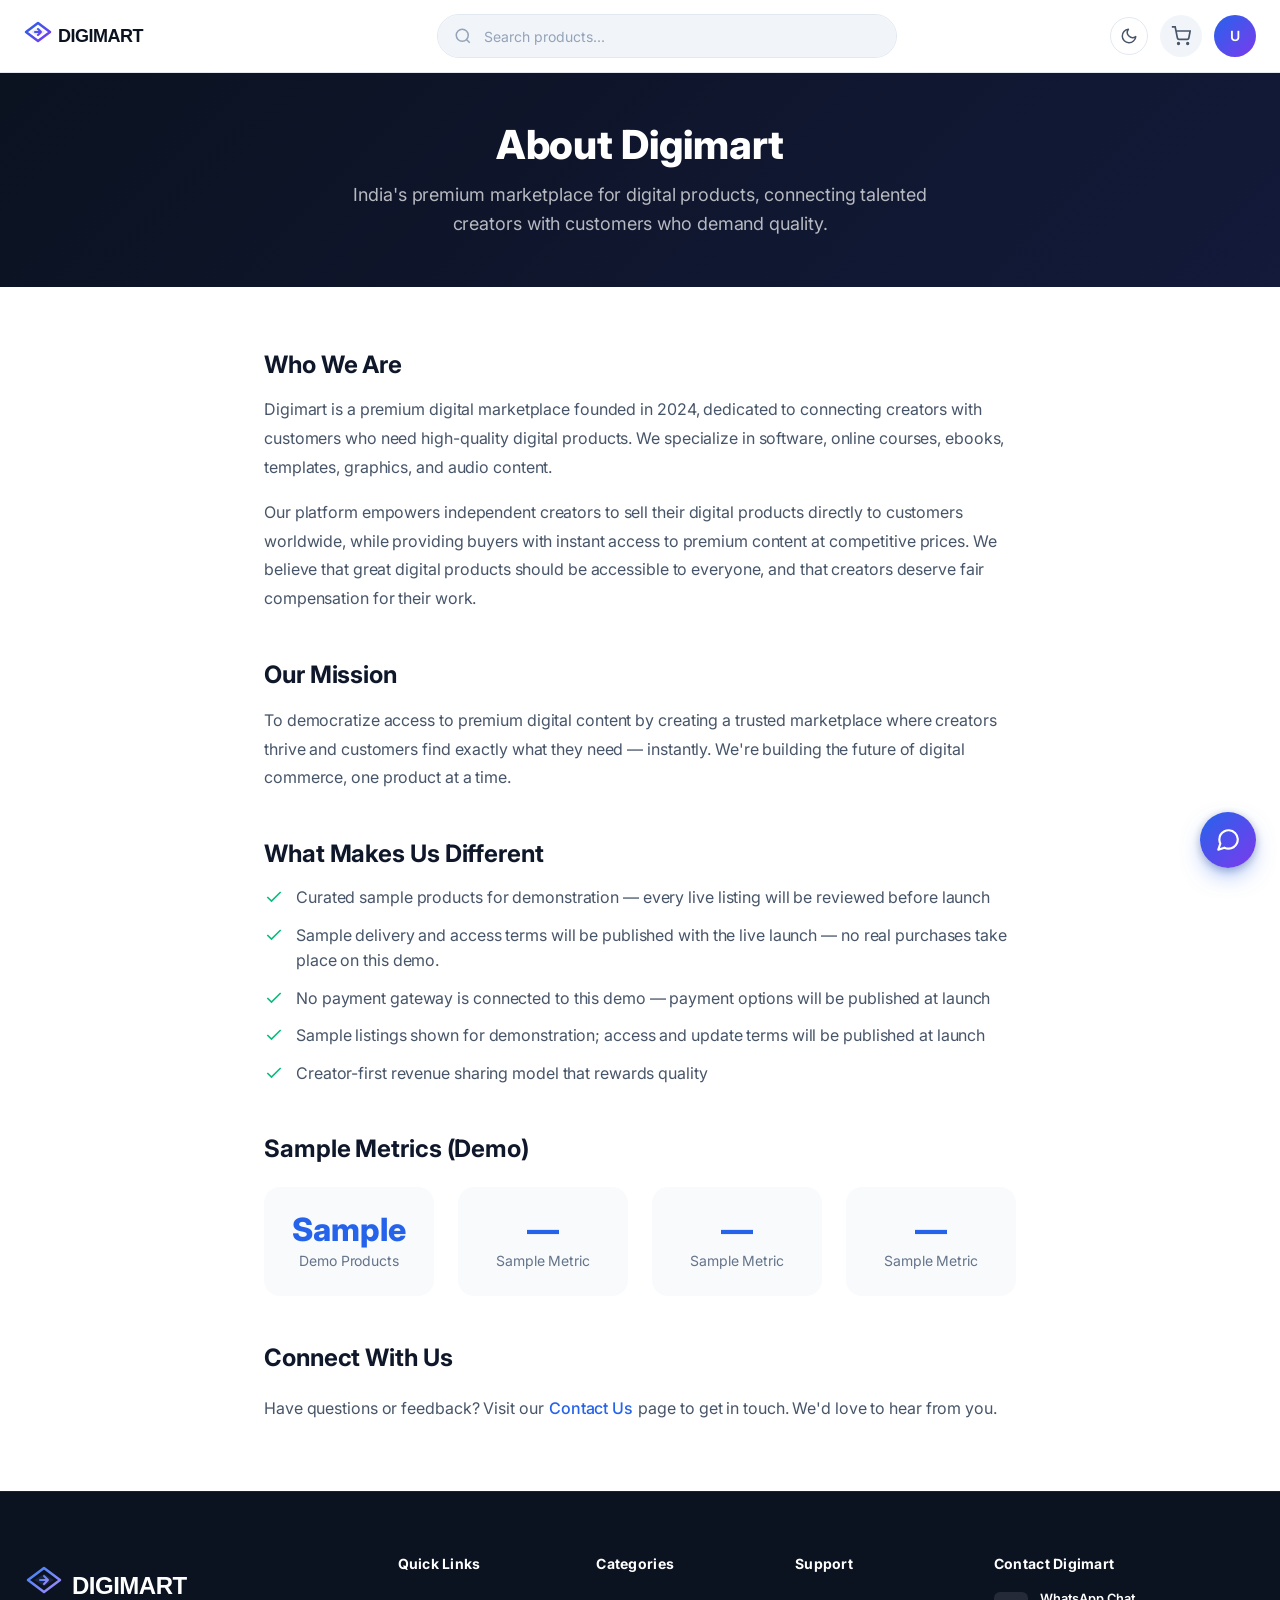
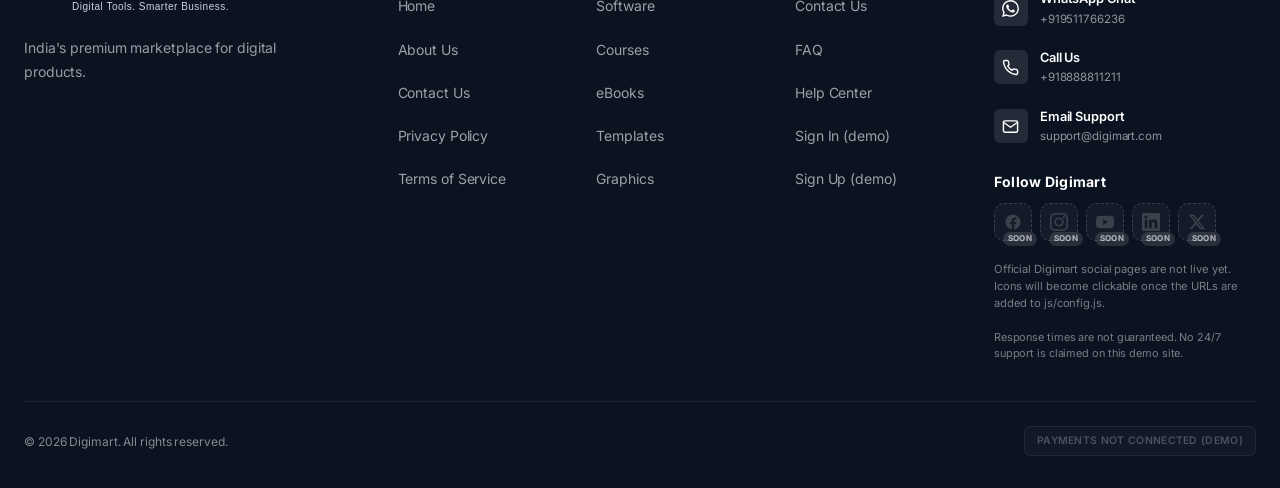
==== commit e82fa115: "feat: dark mode and light mode theme toggle with persistence, OS preference support and no-FOUC load" ====
--- a/about.html
+++ b/about.html
@@ -9,20 +9,39 @@
   <link rel="preconnect" href="https://fonts.gstatic.com" crossorigin>
   <link href="https://fonts.googleapis.com/css2?family=Inter:wght@300;400;500;600;700;800&display=swap" rel="stylesheet">
   <link rel="icon" type="image/svg+xml" href="assets/favicon.svg?v=5">
-  <link rel="stylesheet" href="css/style.css?v=8">
+  <link rel="stylesheet" href="css/style.css?v=13">
+  <!-- Theme: apply saved/OS preference before first paint to avoid a flash of the wrong theme -->
+  <script>
+    (function () {
+      try {
+        var k = "digimart-theme";
+        var s = null;
+        try { s = window.localStorage.getItem(k); } catch (e) {}
+        var t = (s === "dark" || s === "light")
+          ? s
+          : (window.matchMedia && window.matchMedia("(prefers-color-scheme: dark)").matches ? "dark" : "light");
+        document.documentElement.setAttribute("data-theme", t);
+      } catch (e) {
+        document.documentElement.setAttribute("data-theme", "light");
+      }
+    })();
+  </script>
+  
 </head>
 <body>
   <!-- Header -->
   <header class="site-header">
     <div class="header-inner">
       <a href="index.html" class="logo" aria-label="Digimart home">
-        <img src="assets/logo-compact.svg?v=5" alt="Digimart" height="36" width="auto">
+        <img src="assets/logo-compact.svg?v=5" alt="Digimart" height="36" class="logo--light">
+        <img src="assets/logo-white.svg?v=5" alt="" aria-hidden="true" height="36" class="logo--dark">
       </a>
       <div class="header-search">
         <svg viewBox="0 0 24 24" fill="none" stroke="currentColor" stroke-width="2"><circle cx="11" cy="11" r="8"/><path d="M21 21l-4.35-4.35"/></svg>
         <input type="text" placeholder="Search products..." aria-label="Search products">
       </div>
       <div class="header-actions">
+        <button class="theme-toggle" type="button" aria-label="Switch to dark mode" title="Switch to dark mode" aria-pressed="false"></button>
         <button class="cart-btn" aria-label="Open cart">
           <svg viewBox="0 0 24 24" fill="none" stroke="currentColor" stroke-width="2"><circle cx="9" cy="21" r="1"/><circle cx="20" cy="21" r="1"/><path d="M1 1h4l2.68 13.39a2 2 0 0 0 2 1.61h9.72a2 2 0 0 0 2-1.61L23 6H6"/></svg>
           <span class="cart-count" style="display: none;">0</span>
@@ -117,7 +136,7 @@
       <div class="footer-grid">
         <div class="footer-brand">
           <a href="index.html" class="logo" aria-label="Digimart home">
-            <img src="assets/logo-white.svg?v=5" alt="Digimart" height="36" width="auto">
+            <img src="assets/logo-white.svg?v=5" alt="Digimart" height="36">
           </a>
           <p>India's premium marketplace for digital products.</p>
         </div>
@@ -186,6 +205,7 @@
   </script>
 
   <script src="js/config.js?v=1"></script>
-  <script src="js/contact.js?v=1"></script>
+  <script src="js/theme.js?v=1"></script>
+  <script src="js/contact.js?v=2"></script>
 </body>
 </html>
--- a/css/style.css
+++ b/css/style.css
@@ -29,6 +29,11 @@
   --gray-800: #1e293b;
   --gray-900: #0f172a;
 
+  /* Semantic: strong text colour (headings, card titles, form values).
+     Defaults to navy so Light Mode is byte-for-byte unchanged;
+     overridden in Dark Mode to a light neutral. */
+  --text-strong: var(--navy);
+
   /* Brand gradient */
   --brand-gradient: linear-gradient(135deg, var(--blue), var(--purple));
 
@@ -175,6 +180,10 @@
   color: var(--white);
   text-decoration: underline;
   font-weight: 600;
+  /* Inline link, but give it a usable tap target on touch devices. */
+  display: inline-block;
+  padding: 0.4rem 0.15rem;
+  min-height: 24px;
 }
 
 /* ============================================
@@ -209,6 +218,12 @@
 
 .demo-mode-banner span {
   opacity: 0.9;
+}
+
+/* On small screens the banner wraps taller than the default 40px body
+   padding, which could clip the footer. Keep clear space beneath it. */
+@media (max-width: 640px) {
+  body[style*="padding-bottom"] { padding-bottom: 64px !important; }
 }
 
 /* Demo badge on product cards.
@@ -1573,14 +1588,16 @@
 }
 
 .cart-item-qty button {
-  width: 28px;
-  height: 28px;
+  /* Enlarged to meet a usable touch target (was 28x28). */
+  width: 34px;
+  height: 34px;
   border-radius: var(--radius-sm);
   background: var(--gray-100);
   display: flex;
   align-items: center;
   justify-content: center;
   font-weight: 600;
+  font-size: var(--font-size-base);
   color: var(--gray-600);
   transition: all var(--transition-fast);
 }
@@ -1600,7 +1617,9 @@
 .cart-item-remove {
   color: var(--gray-400);
   transition: color var(--transition-fast);
-  padding: var(--space-1);
+  /* Enlarged hit area without changing the visual icon size. */
+  padding: var(--space-3);
+  margin: calc(-1 * var(--space-3));
 }
 
 .cart-item-remove:hover {
@@ -2120,6 +2139,21 @@
   border-width: 0;
 }
 
+/* The product page already states the title in the page-hero <h1>.
+   The detail column repeats it — keep it for screen readers only so the
+   heading is not visibly duplicated on the page. */
+.product-detail-name {
+  position: absolute;
+  width: 1px;
+  height: 1px;
+  padding: 0;
+  margin: -1px;
+  overflow: hidden;
+  clip: rect(0, 0, 0, 0);
+  white-space: nowrap;
+  border-width: 0;
+}
+
 .loading {
   display: inline-block;
   width: 20px;
@@ -2284,12 +2318,12 @@
   white-space: nowrap;
 }
 
-.header-auth-link:hover { background: var(--gray-50); color: var(--navy); }
+.header-auth-link:hover { background: var(--gray-50); color: var(--text-strong); }
 
 .header-auth-link--primary {
   background: var(--navy);
   color: var(--white);
-  border-color: var(--navy);
+  border-color: var(--text-strong);
 }
 
 .header-auth-link--primary:hover { background: var(--blue); border-color: var(--blue); color: var(--white); }
@@ -2329,7 +2363,7 @@
 .auth-title {
   font-size: var(--font-size-2xl);
   font-weight: 800;
-  color: var(--navy);
+  color: var(--text-strong);
   letter-spacing: -0.02em;
 }
 
@@ -2362,7 +2396,7 @@
   border-radius: var(--radius-md);
   font-size: var(--font-size-sm);
   font-family: inherit;
-  color: var(--navy);
+  color: var(--text-strong);
   background: var(--white);
   transition: border-color var(--transition-base), box-shadow var(--transition-base);
 }
@@ -2396,7 +2430,7 @@
   cursor: pointer;
 }
 
-.password-toggle:hover { color: var(--navy); background: var(--gray-50); }
+.password-toggle:hover { color: var(--text-strong); background: var(--gray-50); }
 .password-toggle:focus-visible { outline: 2px solid var(--blue); outline-offset: 1px; }
 
 .field-help { font-size: var(--font-size-xs); color: var(--gray-500); }
@@ -2425,7 +2459,15 @@
 .checkbox input { width: 16px; height: 16px; margin-top: 2px; accent-color: var(--blue); flex-shrink: 0; cursor: pointer; }
 .checkbox.is-invalid input { outline: 2px solid #DC2626; outline-offset: 1px; }
 
-.link { color: var(--blue); font-weight: 600; text-decoration: none; }
+.link {
+  color: var(--blue);
+  font-weight: 600;
+  text-decoration: none;
+  /* Give inline account links a comfortable tap target on touch devices. */
+  display: inline-block;
+  padding: 0.4rem 0;
+  min-height: 24px;
+}
 .link:hover { text-decoration: underline; }
 
 .auth-notice {
@@ -2495,7 +2537,14 @@
 }
 
 @media (max-width: 640px) {
-  .header-auth-link { padding: 0.35rem 0.55rem; font-size: 0.75rem; }
+  .header-auth-link {
+    padding: 0.35rem 0.55rem;
+    font-size: 0.75rem;
+    /* Guarantee a tappable target even at the smallest breakpoints. */
+    min-height: 32px;
+    display: inline-flex;
+    align-items: center;
+  }
   .header-logo { height: 30px; max-width: 150px; }
   .user-avatar { width: 32px; height: 32px; font-size: var(--font-size-sm); }
   .category-nav-inner {
@@ -2535,7 +2584,7 @@
 
 ::selection {
   background: rgba(37, 99, 235, 0.14);
-  color: var(--navy);
+  color: var(--text-strong);
 }
 
 /* Consistent section rhythm.
@@ -2553,7 +2602,7 @@
   font-size: clamp(1.75rem, 1.15rem + 1.9vw, 2.6rem);
   letter-spacing: -0.028em;
   line-height: 1.12;
-  color: var(--navy);
+  color: var(--text-strong);
 }
 .section-subtitle {
   font-size: clamp(0.95rem, 0.9rem + 0.2vw, 1.0625rem);
@@ -2843,7 +2892,7 @@
   font-size: 1.0625rem;
   font-weight: 650;
   letter-spacing: -0.018em;
-  color: var(--navy);
+  color: var(--text-strong);
   line-height: 1.35;
   margin-bottom: var(--space-2);
   min-height: 2.7em;
@@ -2877,7 +2926,7 @@
   font-size: 1.3125rem;
   font-weight: 700;
   letter-spacing: -0.025em;
-  color: var(--navy);
+  color: var(--text-strong);
 }
 .product-price .original { font-size: var(--font-size-xs); color: var(--gray-500); }
 
@@ -2951,7 +3000,7 @@
 .benefit-card h3,
 .step-card h3 {
   letter-spacing: -0.018em;
-  color: var(--navy);
+  color: var(--text-strong);
 }
 .benefit-card p,
 .step-card p { line-height: 1.65; color: var(--gray-500); }
@@ -2993,7 +3042,7 @@
   font-size: var(--font-size-sm);
   font-weight: 600;
   letter-spacing: -0.014em;
-  color: var(--navy);
+  color: var(--text-strong);
   margin-bottom: 0.15rem;
 }
 .testimonial-text { line-height: 1.72; font-style: normal; }
@@ -3031,7 +3080,7 @@
   font-weight: 600;
   font-size: var(--font-size-base);
   letter-spacing: -0.012em;
-  color: var(--navy);
+  color: var(--text-strong);
   display: flex;
   align-items: center;
   justify-content: space-between;
@@ -3046,6 +3095,21 @@
 .faq-item.open .faq-question svg { transform: rotate(180deg); }
 .faq-answer { padding: 0 var(--space-5) var(--space-5); }
 .faq-answer p { line-height: 1.72; color: var(--gray-600); }
+/* Inline links inside answer copy still need a tappable target. */
+.faq-answer a {
+  display: inline-block;
+  padding: 0.3rem 0.1rem;
+  min-height: 24px;
+}
+
+/* Inline links inside body copy still need a tappable target. Scoped to
+   main content paragraphs so nav/footer/button styles are unaffected. */
+main p a,
+.section-inner p a {
+  display: inline-block;
+  padding: 0.3rem 0.1rem;
+  min-height: 24px;
+}
 
 /* ---------- 9. NEWSLETTER ---------- */
 .newsletter-section { background: var(--white); }
@@ -3123,6 +3187,11 @@
 .footer-column a {
   color: rgba(255, 255, 255, 0.62);
   transition: color var(--transition-fast);
+  /* Mobile: footer links must meet a usable touch target (WCAG 2.2 min 24px).
+     Without padding these were ~17px tall. */
+  display: inline-block;
+  padding: 0.4rem 0;
+  min-height: 24px;
 }
 .footer-column a:hover { color: var(--white); }
 .footer-contact li { color: rgba(255, 255, 255, 0.58); font-size: var(--font-size-sm); }
@@ -3272,11 +3341,16 @@
   flex-direction: column;
   align-items: flex-end;
   gap: var(--space-3);
+  /* The wrapper must never block clicks on the page beneath it.
+     The hidden panel still occupies layout even when invisible, so
+     only the toggle and the opened panel are interactive. */
+  pointer-events: none;
 }
 /* Sit above the fixed orange demo banner (index & product inject it) */
 .contact-fab.has-demo-banner { bottom: calc(40px + var(--space-6)); }
 
 .contact-fab__toggle {
+  pointer-events: auto;
   width: 56px;
   height: 56px;
   border-radius: var(--radius-full);
@@ -3323,6 +3397,7 @@
   opacity: 1;
   visibility: visible;
   transform: translateY(0) scale(1);
+  pointer-events: auto;
 }
 
 .contact-fab__item {
@@ -3338,7 +3413,7 @@
 .contact-fab__item:hover,
 .contact-fab__item:focus-visible {
   background: rgba(37, 99, 235, 0.08);
-  color: var(--navy);
+  color: var(--text-strong);
 }
 .contact-fab__icon {
   width: 40px;
@@ -3356,7 +3431,7 @@
 .contact-fab__item[data-fab-item="email"] .contact-fab__icon { background: linear-gradient(135deg, var(--purple), #6D28D9); }
 
 .contact-fab__text { display: flex; flex-direction: column; min-width: 0; }
-.contact-fab__text strong { font-size: var(--font-size-sm); font-weight: 600; color: var(--navy); }
+.contact-fab__text strong { font-size: var(--font-size-sm); font-weight: 600; color: var(--text-strong); }
 .contact-fab__text small {
   font-size: 0.72rem;
   color: var(--gray-500);
@@ -3499,6 +3574,19 @@
   color: rgba(255, 255, 255, 0.45);
 }
 
+/* ---------- Contact page layout ---------- */
+.contact-layout {
+  display: grid;
+  grid-template-columns: 1fr;
+  gap: var(--space-8);
+  max-width: 1000px;
+  margin: 0 auto;
+}
+/* Two columns only when both fit comfortably (>= 861px). */
+@media (min-width: 861px) {
+  .contact-layout { grid-template-columns: 1fr 1fr; }
+}
+
 /* ---------- Contact page cards ---------- */
 .contact-cards {
   display: grid;
@@ -3540,7 +3628,8 @@
 .contact-card[data-method="whatsapp"] .contact-card__icon { background: #25D366; }
 .contact-card[data-method="call"] .contact-card__icon { background: linear-gradient(135deg, var(--blue), var(--blue-dark)); }
 .contact-card[data-method="email"] .contact-card__icon { background: linear-gradient(135deg, var(--purple), #6D28D9); }
-.contact-card h3 { font-size: var(--font-size-base); font-weight: 600; color: var(--navy); }
+.contact-card h3,
+.contact-card h2 { font-size: var(--font-size-base); font-weight: 600; color: var(--text-strong); }
 .contact-card p { font-size: var(--font-size-sm); color: var(--gray-500); line-height: 1.6; }
 .contact-card__value {
   font-size: var(--font-size-sm);
@@ -3572,7 +3661,226 @@
   .footer-social__list { gap: var(--space-2); }
 }
 
-/* Reduced motion: no transform/scale, keep instant state change */
+/* ============================================
+   THEME — LIGHT / DARK
+   ============================================ */
+
+/* Theme toggle button (header) */
+.theme-toggle {
+  width: 38px;
+  height: 38px;
+  border-radius: var(--radius-full);
+  border: 1px solid var(--gray-200);
+  background: var(--surface);
+  color: var(--gray-600);
+  cursor: pointer;
+  display: inline-flex;
+  align-items: center;
+  justify-content: center;
+  flex-shrink: 0;
+  transition: background-color var(--transition-fast),
+              color var(--transition-fast),
+              border-color var(--transition-fast),
+              transform var(--transition-fast) var(--ease-out);
+}
+.theme-toggle svg { width: 18px; height: 18px; }
+.theme-toggle:hover {
+  background: var(--gray-100);
+  color: var(--gray-800);
+  border-color: var(--gray-300);
+  transform: translateY(-1px);
+}
+.theme-toggle:active { transform: translateY(0); }
+
+/* Small screens: keep the toggle compact so the header does not wrap. */
+@media (max-width: 640px) {
+  .theme-toggle { width: 34px; height: 34px; }
+  .theme-toggle svg { width: 16px; height: 16px; }
+}
+@media (max-width: 400px) {
+  .theme-toggle { width: 32px; height: 32px; min-height: 32px; }
+}
+
+/* ---------- Dark: header logo variant ---------- */
+/* The header logo artwork is navy-on-transparent, which disappears on a dark
+   header. A white variant is shipped alongside and swapped via CSS (no filters,
+   so the brand colours stay exact and there is no flash on toggle). */
+.logo--dark { display: none; }
+[data-theme="dark"] .logo--light { display: none; }
+[data-theme="dark"] .logo--dark { display: inline-block; }
+
+/* ---------- Dark theme tokens ---------- */
+/* The design system already drives almost every surface, border and
+   text colour through the --gray-* scale, so dark mode is mostly a
+   controlled inversion of that scale plus a short list of explicit
+   surface overrides below. Light mode is untouched. */
+[data-theme="dark"] {
+  /* Surfaces (darkest -> lightest) */
+  --gray-50: #101827;   /* page / subtle background */
+  --gray-100: #172235;  /* subtle raised surface */
+  --gray-200: #263248;  /* borders */
+  --gray-300: #344256;  /* stronger borders / dividers */
+
+  /* Text (muted -> primary) */
+  --gray-400: #8393A9;
+  --gray-500: #94A3B8;
+  --gray-600: #B8C4D6;
+  --gray-700: #D3DCE8;
+  --gray-800: #E6ECF4;
+  --gray-900: #F1F5F9;
+
+  /* Brand accents, brightened for contrast on dark surfaces */
+  --blue: #526DFF;
+  --blue-light: #8295FF;
+  /* --blue-dark is used as TEXT (section labels, category pills, active nav
+     links). The light-mode navy-blue value fails contrast on dark, so lift it. */
+  --blue-dark: #8295FF;
+  --purple: #8B5CF6;
+  --purple-light: #A78BFA;
+  --indigo: #526DFF;
+  --indigo-light: #8295FF;
+  --violet: #8B5CF6;
+  --violet-light: #A78BFA;
+
+  /* Strong text (navy in Light Mode) */
+  --text-strong: #F1F5F9;
+
+  /* Semantic surface tokens used by the theme toggle + dark overrides */
+  --surface: #172235;
+  --surface-elevated: #1B2638;
+
+  /* Deeper shadows for separation on dark backgrounds */
+  --shadow-sm: 0 1px 2px rgba(0,0,0,0.4);
+  --shadow-md: 0 4px 6px -1px rgba(0,0,0,0.45), 0 2px 4px -2px rgba(0,0,0,0.4);
+  --shadow-lg: 0 10px 15px -3px rgba(0,0,0,0.5), 0 4px 6px -4px rgba(0,0,0,0.4);
+  --shadow-xl: 0 20px 25px -5px rgba(0,0,0,0.55), 0 8px 10px -6px rgba(0,0,0,0.45);
+
+  color-scheme: dark;
+}
+
+/* ---------- Dark: explicit surfaces (those set with --white in light) ---------- */
+[data-theme="dark"] body { background: #101827; }
+
+[data-theme="dark"] .site-header { background: rgba(16, 24, 39, 0.9); }
+
+[data-theme="dark"] .category-nav,
+[data-theme="dark"] .header-search:focus-within,
+[data-theme="dark"] .header-search input:focus,
+[data-theme="dark"] .sort-select,
+[data-theme="dark"] .category-card,
+[data-theme="dark"] .product-card,
+[data-theme="dark"] .btn-load-more,
+[data-theme="dark"] .step-card,
+[data-theme="dark"] .benefit-card,
+[data-theme="dark"] .faq-item,
+[data-theme="dark"] .testimonials-section,
+[data-theme="dark"] .testimonial-card,
+[data-theme="dark"] .btn-outline,
+[data-theme="dark"] .toast,
+[data-theme="dark"] .auth-card,
+[data-theme="dark"] .form-field input[type="password"],
+[data-theme="dark"] .product-action-btn,
+[data-theme="dark"] .contact-fab__panel,
+[data-theme="dark"] .contact-card {
+  background: #172235;
+  border-color: #344256;
+}
+
+/* Right-edge fade on the category nav must fade to the nav background. */
+[data-theme="dark"] .category-nav::after {
+  background: linear-gradient(to right, rgba(23, 34, 53, 0) 0%, #172235 78%);
+}
+
+[data-theme="dark"] .cart-sidebar {
+  background: #172235;
+  border-left-color: #344256;
+}
+
+[data-theme="dark"] .contact-fab__note {
+  border-top-color: #344256;
+  color: #94A3B8;
+}
+
+/* ---------- Dark: component specifics ---------- */
+
+/* Headings that default to --gray-900 become near-white automatically;
+   these keep branded sections and hero copy readable. */
+[data-theme="dark"] .section-title,
+[data-theme="dark"] .footer-contact-list__text strong,
+[data-theme="dark"] .footer-social h3,
+[data-theme="dark"] .footer-column h2,
+[data-theme="dark"] .footer-column--contact h2 { color: #F1F5F9; }
+
+[data-theme="dark"] .section-subtitle,
+[data-theme="dark"] .product-description,
+[data-theme="dark"] .step-card p,
+[data-theme="dark"] .benefit-card p,
+[data-theme="dark"] .contact-card p { color: #B8C4D6; }
+
+[data-theme="dark"] .contact-card h2 { color: #F1F5F9; }
+
+/* Footer copy sits on the navy footer background. */
+[data-theme="dark"] .footer-brand p,
+[data-theme="dark"] .footer-contact-list__text small,
+[data-theme="dark"] .footer-contact-note,
+[data-theme="dark"] .footer-social__status { color: rgba(255, 255, 255, 0.62); }
+
+[data-theme="dark"] .footer-column a,
+[data-theme="dark"] .footer-contact-list a { color: rgba(255, 255, 255, 0.72); }
+[data-theme="dark"] .footer-column a:hover,
+[data-theme="dark"] .footer-contact-list a:hover { color: #ffffff; }
+
+/* Forms */
+[data-theme="dark"] .form-field input,
+[data-theme="dark"] .form-field select,
+[data-theme="dark"] .form-field textarea,
+[data-theme="dark"] .newsletter-form,
+[data-theme="dark"] .contact-card__value { color: #F1F5F9; }
+
+[data-theme="dark"] .newsletter-form { background: rgba(255, 255, 255, 0.08); }
+
+/* Newsletter form button keeps its brand gradient; ensure readable label. */
+[data-theme="dark"] .newsletter-form button { color: #ffffff; }
+
+/* Inline notice / banner surfaces that used a light tint */
+[data-theme="dark"] .auth-notice,
+[data-theme="dark"] .field-error { color: #D3DCE8; }
+
+/* Product artwork must not be tinted — keep images and their frame neutral. */
+[data-theme="dark"] .product-image {
+  background: linear-gradient(135deg, #1B2638, #172235);
+  border-bottom-color: #344256;
+}
+
+/* Price / discount colours need contrast on dark surfaces */
+[data-theme="dark"] .product-price .current { color: #F1F5F9; }
+[data-theme="dark"] .product-price .original { color: #94A3B8; }
+[data-theme="dark"] .product-price .discount { color: #34D399; }
+
+[data-theme="dark"] .demo-price-tag { background: #422006; color: #FDE68A; }
+
+/* Cart totals use the brand blue as text; the Dark Mode interactive blue is
+   a shade below the 4.5:1 threshold on the drawer surface, so lift it. */
+[data-theme="dark"] .cart-summary-row.total .amount,
+[data-theme="dark"] #cart-total { color: #8295FF; }
+
+/* Scrollbars */
+[data-theme="dark"] ::-webkit-scrollbar { background: #172235; }
+[data-theme="dark"] ::-webkit-scrollbar-thumb { background: #3A4A63; border-radius: 8px; }
+[data-theme="dark"] ::-webkit-scrollbar-thumb:hover { background: #4A5C78; }
+
+/* Selection */
+[data-theme="dark"] ::selection { background: rgba(130, 149, 255, 0.32); color: #F1F5F9; }
+
+/* Focus rings stay visible on dark backgrounds */
+[data-theme="dark"] a:focus-visible,
+[data-theme="dark"] button:focus-visible,
+[data-theme="dark"] input:focus-visible,
+[data-theme="dark"] select:focus-visible,
+[data-theme="dark"] textarea:focus-visible,
+[data-theme="dark"] [tabindex]:focus-visible { outline-color: #8295FF; }
+
+/* Contact system — respect reduced motion (restored) */
 @media (prefers-reduced-motion: reduce) {
   .contact-fab__toggle,
   .contact-fab__panel,
@@ -3587,3 +3895,9 @@
   .contact-fab__panel { transform: none !important; }
   .contact-fab.is-open .contact-fab__panel { transform: none !important; }
 }
+
+/* Theme toggle — respect reduced motion */
+@media (prefers-reduced-motion: reduce) {
+  .theme-toggle { transition: none !important; }
+  .theme-toggle:hover { transform: none !important; }
+}
